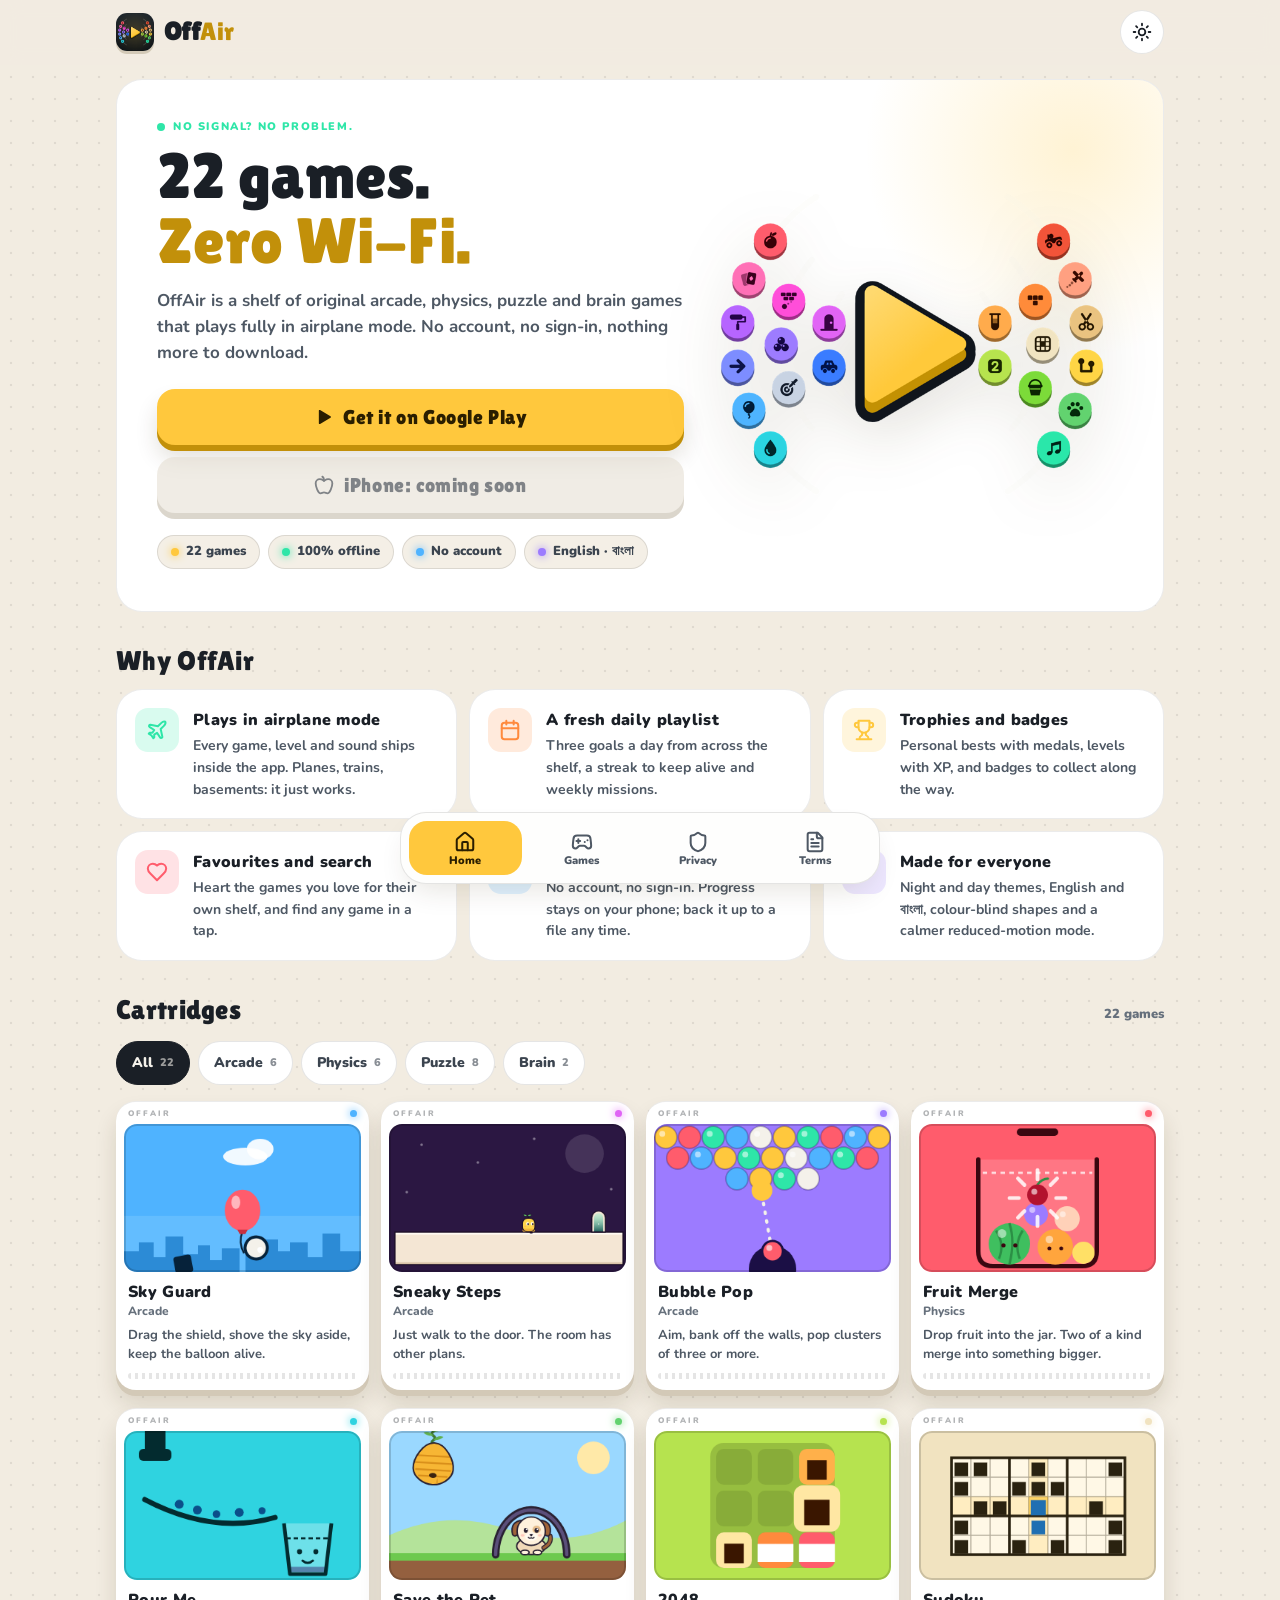
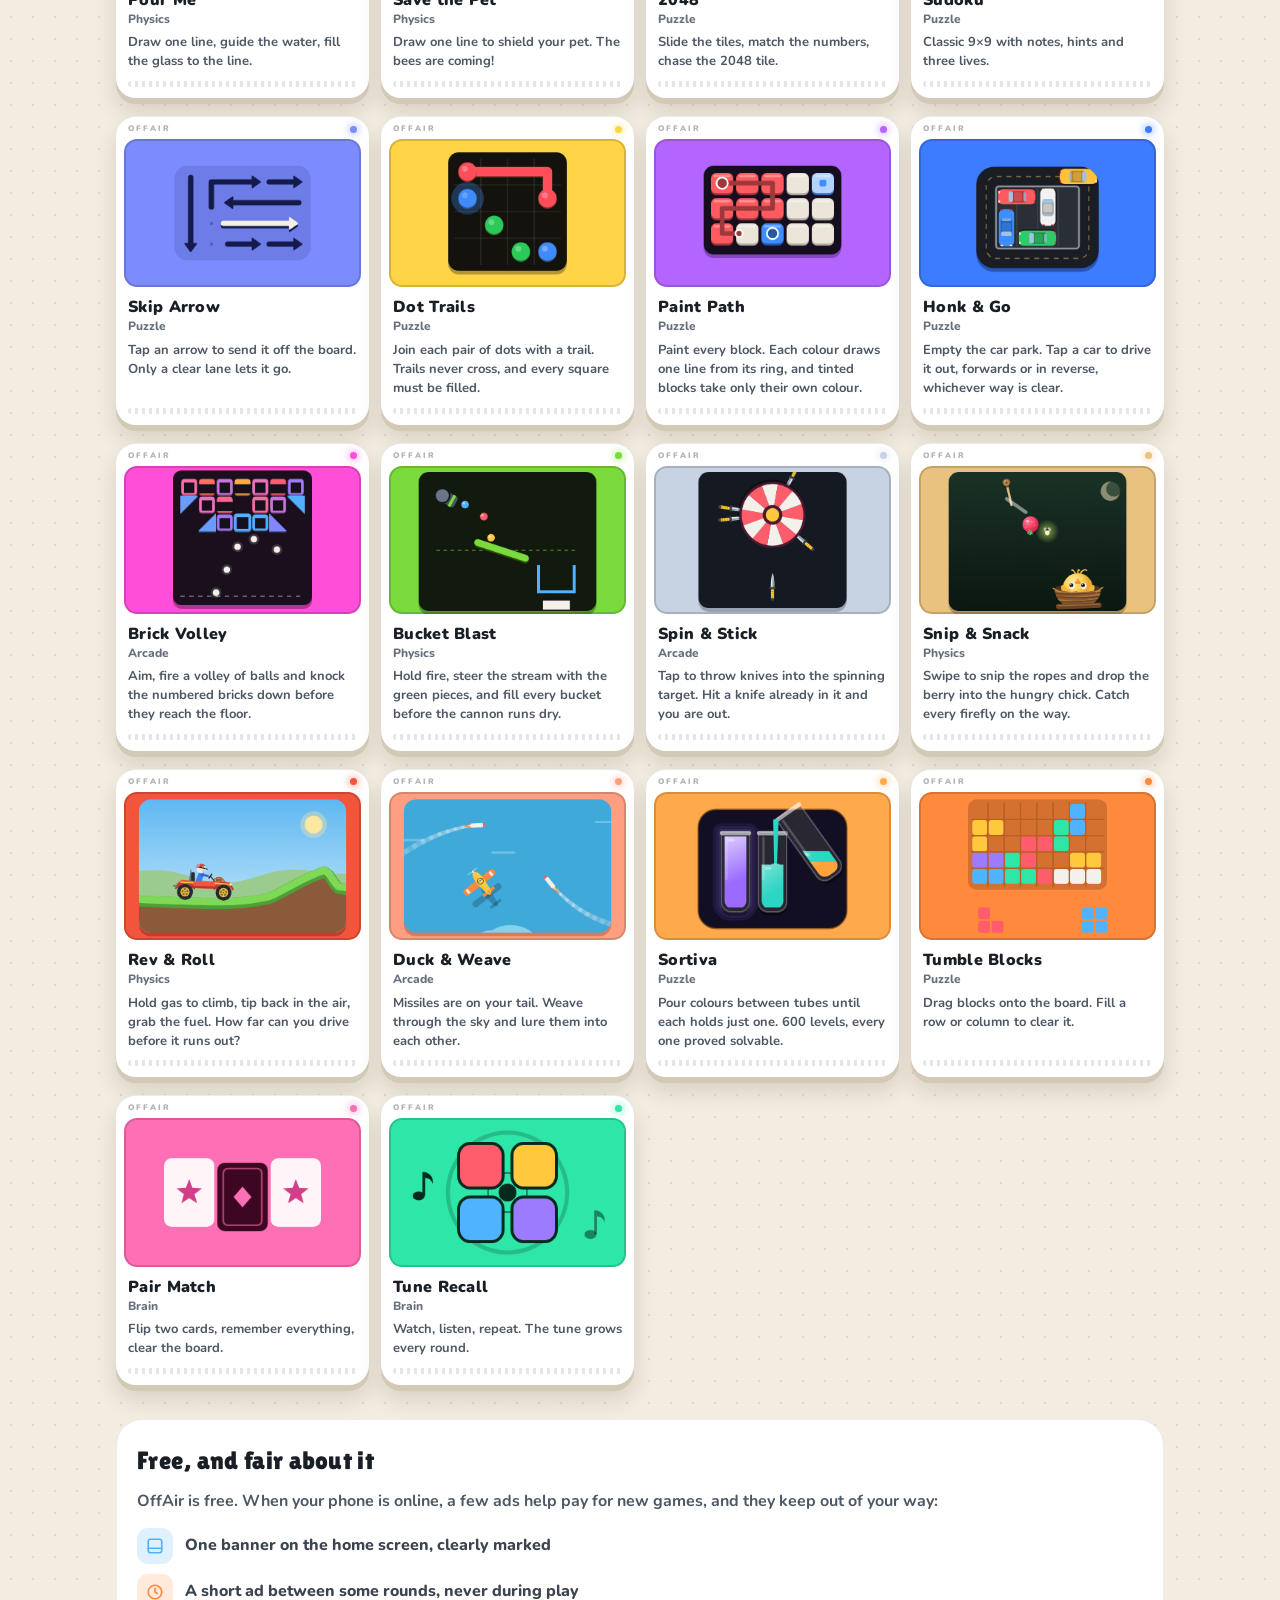
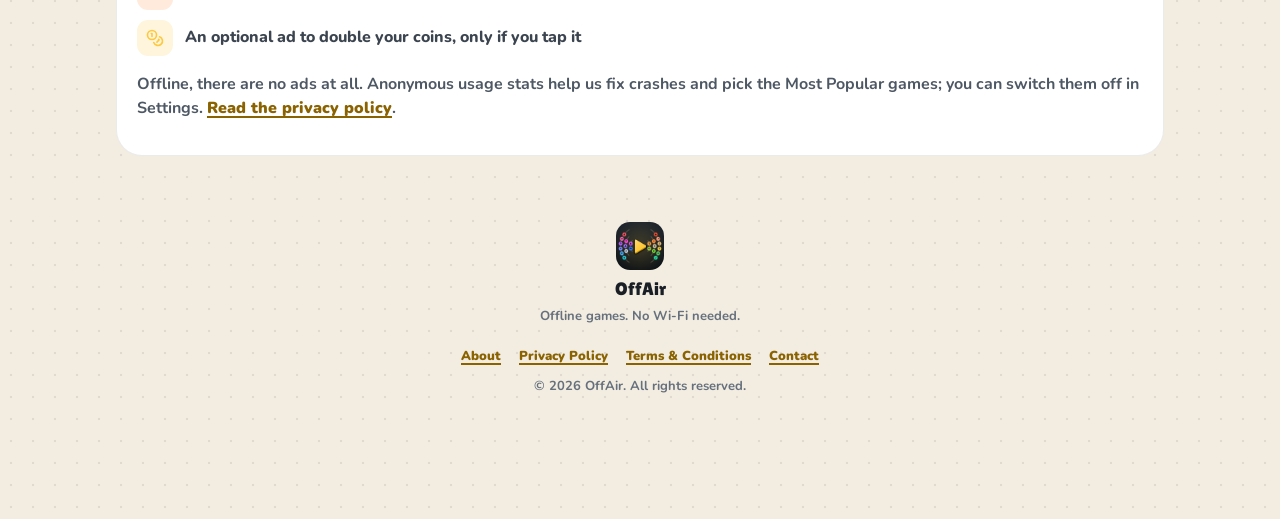
==== index.html @ 907df205 "Add the OffAir website: about page, privacy policy and terms web_public/ holds three mobile-first pa" ====
<!doctype html>
<html lang="en">
<head>
<meta charset="utf-8">
<meta name="viewport" content="width=device-width, initial-scale=1, viewport-fit=cover">
<title>OffAir: Offline Games, No Wi-Fi Needed</title>
<meta name="description" content="22 original arcade, physics, puzzle and brain games that play fully offline. No account, no sign-in.">
<meta name="theme-color" content="#0E1217" media="(prefers-color-scheme: dark)">
<meta name="theme-color" content="#F2ECE1" media="(prefers-color-scheme: light)">
<meta property="og:type" content="website">
<meta property="og:title" content="OffAir: Offline Games, No Wi-Fi Needed">
<meta property="og:description" content="22 original arcade, physics, puzzle and brain games that play fully offline. No account, no sign-in.">
<meta property="og:image" content="img/og-512.png">
<link rel="icon" type="image/png" href="img/favicon-64.png">
<link rel="apple-touch-icon" href="img/apple-touch-icon.png">
<link rel="stylesheet" href="css/style.css">
<script>try{var t=localStorage.getItem("offair-theme");if(t)document.documentElement.setAttribute("data-theme",t)}catch(e){}</script>
</head>
<body>
<a class="skip" href="#main">Skip to content</a>
<header class="appbar">
  <div class="wrap wide">
    <a class="brand" href="index.html" aria-label="OffAir home">
      <img src="img/icon-256.png" alt="" width="38" height="38">
      <span class="wordmark">Off<b>Air</b></span>
    </a>
    <button class="icon-btn" type="button" data-theme-toggle aria-label="Switch theme"><svg class="theme-moon" viewBox="0 0 24 24" fill="none" stroke="currentColor" stroke-width="2.2" stroke-linecap="round" stroke-linejoin="round" aria-hidden="true"><path d="M12 3a6 6 0 0 0 9 9 9 9 0 1 1-9-9Z"/></svg><svg class="theme-sun" viewBox="0 0 24 24" fill="none" stroke="currentColor" stroke-width="2.2" stroke-linecap="round" stroke-linejoin="round" aria-hidden="true"><circle cx="12" cy="12" r="4"/><path d="M12 2v2M12 20v2M4.93 4.93l1.41 1.41M17.66 17.66l1.41 1.41M2 12h2M20 12h2M6.34 17.66l-1.41 1.41M19.07 4.93l-1.41 1.41"/></svg></button>
  </div>
</header>
<main id="main" class="wrap wide">
<section class="card hero rise" aria-labelledby="hero-title">
  <div class="hero-text">
    <p class="kicker"><span class="pulse" aria-hidden="true"></span> No signal? No problem.</p>
    <h1 id="hero-title">22 games.<br><span>Zero Wi-Fi.</span></h1>
    <p class="lead">OffAir is a shelf of original arcade, physics, puzzle and brain games that plays fully in airplane mode. No account, no sign-in, nothing more to download.</p>
    <div class="cta">
      <a class="btn primary" href="https://play.google.com/store/apps/details?id=com.softmobixbd.offair"><svg viewBox="0 0 24 24" fill="none" stroke="currentColor" stroke-width="2.2" stroke-linecap="round" stroke-linejoin="round" aria-hidden="true"><path d="M7 4.5v15a1 1 0 0 0 1.5.87l12.5-7.5a1 1 0 0 0 0-1.74L8.5 3.63A1 1 0 0 0 7 4.5z" fill="currentColor" stroke="none"/></svg>Get it on Google Play</a>
      <a class="btn ghost" aria-disabled="true"><svg viewBox="0 0 24 24" fill="none" stroke="currentColor" stroke-width="2.2" stroke-linecap="round" stroke-linejoin="round" aria-hidden="true"><path d="M12 20.94c1.5 0 2.75 1.06 4 1.06 3 0 6-8 6-12.22A4.91 4.91 0 0 0 17 5c-2.22 0-4 1.44-5 2-1-.56-2.78-2-5-2a4.9 4.9 0 0 0-5 4.78C2 14 5 22 8 22c1.25 0 2.5-1.06 4-1.06Z"/><path d="M10 2c1 .5 2 2 2 5"/></svg>iPhone: coming soon</a>
    </div>
    <ul class="pills" aria-label="At a glance">
      <li class="pill" style="--c:var(--yellow)"><i></i>22 games</li>
      <li class="pill"><i></i>100% offline</li>
      <li class="pill" style="--c:var(--sky)"><i></i>No account</li>
      <li class="pill" style="--c:var(--violet)"><i></i>English · বাংলা</li>
    </ul>
  </div>
  <div class="hero-art"><img src="img/mark-640.png" alt="The OffAir logo: a play button with a game badge for every game on the shelf" width="640" height="640"></div>
</section>

<section class="section" aria-labelledby="why">
  <div class="section-head"><h2 id="why">Why OffAir</h2></div>
  <div class="features">
    <div class="card feature rise" style="--i:0"><span class="tile" style="--c:#2EE6A8"><svg viewBox="0 0 24 24" fill="none" stroke="currentColor" stroke-width="2.2" stroke-linecap="round" stroke-linejoin="round" aria-hidden="true"><path d="M17.8 19.2 16 11l3.5-3.5C21 6 21.5 4 21 3c-1-.5-3 0-4.5 1.5L13 8 4.8 6.2c-.5-.1-.9.1-1.1.5l-.3.5c-.2.5-.1 1 .3 1.3L9 12l-2 3H4l-1 1 3 2 2 3 1-1v-3l3-2 3.5 5.3c.3.4.8.5 1.3.3l.5-.2c.4-.3.6-.7.5-1.2z"/></svg></span><div><h3>Plays in airplane mode</h3><p>Every game, level and sound ships inside the app. Planes, trains, basements: it just works.</p></div></div>
    <div class="card feature rise" style="--i:1"><span class="tile" style="--c:#FF8A3D"><svg viewBox="0 0 24 24" fill="none" stroke="currentColor" stroke-width="2.2" stroke-linecap="round" stroke-linejoin="round" aria-hidden="true"><rect x="3" y="4" width="18" height="18" rx="3"/><path d="M16 2v4M8 2v4M3 10h18"/></svg></span><div><h3>A fresh daily playlist</h3><p>Three goals a day from across the shelf, a streak to keep alive and weekly missions.</p></div></div>
    <div class="card feature rise" style="--i:2"><span class="tile" style="--c:#FFC83D"><svg viewBox="0 0 24 24" fill="none" stroke="currentColor" stroke-width="2.2" stroke-linecap="round" stroke-linejoin="round" aria-hidden="true"><path d="M6 9H4.5a2.5 2.5 0 0 1 0-5H6M18 9h1.5a2.5 2.5 0 0 0 0-5H18M4 22h16M10 14.66V17c0 .55-.47.98-.97 1.21C7.85 18.75 7 20.24 7 22M14 14.66V17c0 .55.47.98.97 1.21C16.15 18.75 17 20.24 17 22"/><path d="M18 2H6v7a6 6 0 0 0 12 0V2z"/></svg></span><div><h3>Trophies and badges</h3><p>Personal bests with medals, levels with XP, and badges to collect along the way.</p></div></div>
    <div class="card feature rise" style="--i:3"><span class="tile" style="--c:#FF5C6C"><svg viewBox="0 0 24 24" fill="none" stroke="currentColor" stroke-width="2.2" stroke-linecap="round" stroke-linejoin="round" aria-hidden="true"><path d="M19 14c1.49-1.46 3-3.21 3-5.5A5.5 5.5 0 0 0 16.5 3c-1.76 0-3 .5-4.5 2-1.5-1.5-2.74-2-4.5-2A5.5 5.5 0 0 0 2 8.5c0 2.3 1.5 4.05 3 5.5l7 7Z"/></svg></span><div><h3>Favourites and search</h3><p>Heart the games you love for their own shelf, and find any game in a tap.</p></div></div>
    <div class="card feature rise" style="--i:4"><span class="tile" style="--c:#4FB3FF"><svg viewBox="0 0 24 24" fill="none" stroke="currentColor" stroke-width="2.2" stroke-linecap="round" stroke-linejoin="round" aria-hidden="true"><rect x="5" y="2" width="14" height="20" rx="2"/><path d="M12 18h.01"/></svg></span><div><h3>Your progress, your phone</h3><p>No account, no sign-in. Progress stays on your phone; back it up to a file any time.</p></div></div>
    <div class="card feature rise" style="--i:5"><span class="tile" style="--c:#9C7BFF"><svg viewBox="0 0 24 24" fill="none" stroke="currentColor" stroke-width="2.2" stroke-linecap="round" stroke-linejoin="round" aria-hidden="true"><path d="M2.06 12.35a1 1 0 0 1 0-.7 10.75 10.75 0 0 1 19.88 0 1 1 0 0 1 0 .7 10.75 10.75 0 0 1-19.88 0"/><circle cx="12" cy="12" r="3"/></svg></span><div><h3>Made for everyone</h3><p>Night and day themes, English and বাংলা, colour-blind shapes and a calmer reduced-motion mode.</p></div></div>
  </div>
</section>

<section class="section" id="games" aria-labelledby="shelf">
  <div class="section-head"><h2 id="shelf">Cartridges</h2><span class="note" data-count aria-live="polite">22 games</span></div>
  <div class="chips" role="group" aria-label="Filter games by type"><button class="chip" type="button" data-filter="all" aria-pressed="true">All <small>22</small></button><button class="chip" type="button" data-filter="arcade" aria-pressed="false">Arcade <small>6</small></button><button class="chip" type="button" data-filter="physics" aria-pressed="false">Physics <small>6</small></button><button class="chip" type="button" data-filter="puzzle" aria-pressed="false">Puzzle <small>8</small></button><button class="chip" type="button" data-filter="brain" aria-pressed="false">Brain <small>2</small></button></div>
  <div class="shelf">
    <article class="cart" data-cat="arcade" style="--c:#4FB3FF">
      <div class="strip" aria-hidden="true"><span>OFFAIR</span><i class="led"></i></div>
      <div class="label"><img src="img/games/sky.png" alt="Sky Guard cartridge label" width="320" height="200" loading="lazy"></div>
      <h3>Sky Guard</h3>
      <p class="type">Arcade</p>
      <p class="blurb">Drag the shield, shove the sky aside, keep the balloon alive.</p>
      <div class="grip" aria-hidden="true"></div>
    </article>
    <article class="cart" data-cat="arcade" style="--c:#E064F5">
      <div class="strip" aria-hidden="true"><span>OFFAIR</span><i class="led"></i></div>
      <div class="label"><img src="img/games/sneaky.png" alt="Sneaky Steps cartridge label" width="320" height="200" loading="lazy"></div>
      <h3>Sneaky Steps</h3>
      <p class="type">Arcade</p>
      <p class="blurb">Just walk to the door. The room has other plans.</p>
      <div class="grip" aria-hidden="true"></div>
    </article>
    <article class="cart" data-cat="arcade" style="--c:#9C7BFF">
      <div class="strip" aria-hidden="true"><span>OFFAIR</span><i class="led"></i></div>
      <div class="label"><img src="img/games/bubble.png" alt="Bubble Pop cartridge label" width="320" height="200" loading="lazy"></div>
      <h3>Bubble Pop</h3>
      <p class="type">Arcade</p>
      <p class="blurb">Aim, bank off the walls, pop clusters of three or more.</p>
      <div class="grip" aria-hidden="true"></div>
    </article>
    <article class="cart" data-cat="physics" style="--c:#FF5C6C">
      <div class="strip" aria-hidden="true"><span>OFFAIR</span><i class="led"></i></div>
      <div class="label"><img src="img/games/fruit.png" alt="Fruit Merge cartridge label" width="320" height="200" loading="lazy"></div>
      <h3>Fruit Merge</h3>
      <p class="type">Physics</p>
      <p class="blurb">Drop fruit into the jar. Two of a kind merge into something bigger.</p>
      <div class="grip" aria-hidden="true"></div>
    </article>
    <article class="cart" data-cat="physics" style="--c:#2FD3E0">
      <div class="strip" aria-hidden="true"><span>OFFAIR</span><i class="led"></i></div>
      <div class="label"><img src="img/games/pour.png" alt="Pour Me cartridge label" width="320" height="200" loading="lazy"></div>
      <h3>Pour Me</h3>
      <p class="type">Physics</p>
      <p class="blurb">Draw one line, guide the water, fill the glass to the line.</p>
      <div class="grip" aria-hidden="true"></div>
    </article>
    <article class="cart" data-cat="physics" style="--c:#62D26F">
      <div class="strip" aria-hidden="true"><span>OFFAIR</span><i class="led"></i></div>
      <div class="label"><img src="img/games/savepet.png" alt="Save the Pet cartridge label" width="320" height="200" loading="lazy"></div>
      <h3>Save the Pet</h3>
      <p class="type">Physics</p>
      <p class="blurb">Draw one line to shield your pet. The bees are coming!</p>
      <div class="grip" aria-hidden="true"></div>
    </article>
    <article class="cart" data-cat="puzzle" style="--c:#B6E34F">
      <div class="strip" aria-hidden="true"><span>OFFAIR</span><i class="led"></i></div>
      <div class="label"><img src="img/games/g2048.png" alt="2048 cartridge label" width="320" height="200" loading="lazy"></div>
      <h3>2048</h3>
      <p class="type">Puzzle</p>
      <p class="blurb">Slide the tiles, match the numbers, chase the 2048 tile.</p>
      <div class="grip" aria-hidden="true"></div>
    </article>
    <article class="cart" data-cat="puzzle" style="--c:#F1E3C0">
      <div class="strip" aria-hidden="true"><span>OFFAIR</span><i class="led"></i></div>
      <div class="label"><img src="img/games/sudoku.png" alt="Sudoku cartridge label" width="320" height="200" loading="lazy"></div>
      <h3>Sudoku</h3>
      <p class="type">Puzzle</p>
      <p class="blurb">Classic 9×9 with notes, hints and three lives.</p>
      <div class="grip" aria-hidden="true"></div>
    </article>
    <article class="cart" data-cat="puzzle" style="--c:#7C8CFF">
      <div class="strip" aria-hidden="true"><span>OFFAIR</span><i class="led"></i></div>
      <div class="label"><img src="img/games/skiparrow.png" alt="Skip Arrow cartridge label" width="320" height="200" loading="lazy"></div>
      <h3>Skip Arrow</h3>
      <p class="type">Puzzle</p>
      <p class="blurb">Tap an arrow to send it off the board. Only a clear lane lets it go.</p>
      <div class="grip" aria-hidden="true"></div>
    </article>
    <article class="cart" data-cat="puzzle" style="--c:#FFD447">
      <div class="strip" aria-hidden="true"><span>OFFAIR</span><i class="led"></i></div>
      <div class="label"><img src="img/games/dottrails.png" alt="Dot Trails cartridge label" width="320" height="200" loading="lazy"></div>
      <h3>Dot Trails</h3>
      <p class="type">Puzzle</p>
      <p class="blurb">Join each pair of dots with a trail. Trails never cross, and every square must be filled.</p>
      <div class="grip" aria-hidden="true"></div>
    </article>
    <article class="cart" data-cat="puzzle" style="--c:#B565FF">
      <div class="strip" aria-hidden="true"><span>OFFAIR</span><i class="led"></i></div>
      <div class="label"><img src="img/games/paintpath.png" alt="Paint Path cartridge label" width="320" height="200" loading="lazy"></div>
      <h3>Paint Path</h3>
      <p class="type">Puzzle</p>
      <p class="blurb">Paint every block. Each colour draws one line from its ring, and tinted blocks take only their own colour.</p>
      <div class="grip" aria-hidden="true"></div>
    </article>
    <article class="cart" data-cat="puzzle" style="--c:#3D7BFF">
      <div class="strip" aria-hidden="true"><span>OFFAIR</span><i class="led"></i></div>
      <div class="label"><img src="img/games/honkgo.png" alt="Honk &amp; Go cartridge label" width="320" height="200" loading="lazy"></div>
      <h3>Honk &amp; Go</h3>
      <p class="type">Puzzle</p>
      <p class="blurb">Empty the car park. Tap a car to drive it out, forwards or in reverse, whichever way is clear.</p>
      <div class="grip" aria-hidden="true"></div>
    </article>
    <article class="cart" data-cat="arcade" style="--c:#FF4FD8">
      <div class="strip" aria-hidden="true"><span>OFFAIR</span><i class="led"></i></div>
      <div class="label"><img src="img/games/volley.png" alt="Brick Volley cartridge label" width="320" height="200" loading="lazy"></div>
      <h3>Brick Volley</h3>
      <p class="type">Arcade</p>
      <p class="blurb">Aim, fire a volley of balls and knock the numbered bricks down before they reach the floor.</p>
      <div class="grip" aria-hidden="true"></div>
    </article>
    <article class="cart" data-cat="physics" style="--c:#7BDA3C">
      <div class="strip" aria-hidden="true"><span>OFFAIR</span><i class="led"></i></div>
      <div class="label"><img src="img/games/bucket.png" alt="Bucket Blast cartridge label" width="320" height="200" loading="lazy"></div>
      <h3>Bucket Blast</h3>
      <p class="type">Physics</p>
      <p class="blurb">Hold fire, steer the stream with the green pieces, and fill every bucket before the cannon runs dry.</p>
      <div class="grip" aria-hidden="true"></div>
    </article>
    <article class="cart" data-cat="arcade" style="--c:#C7D2E2">
      <div class="strip" aria-hidden="true"><span>OFFAIR</span><i class="led"></i></div>
      <div class="label"><img src="img/games/stick.png" alt="Spin &amp; Stick cartridge label" width="320" height="200" loading="lazy"></div>
      <h3>Spin &amp; Stick</h3>
      <p class="type">Arcade</p>
      <p class="blurb">Tap to throw knives into the spinning target. Hit a knife already in it and you are out.</p>
      <div class="grip" aria-hidden="true"></div>
    </article>
    <article class="cart" data-cat="physics" style="--c:#E9C27F">
      <div class="strip" aria-hidden="true"><span>OFFAIR</span><i class="led"></i></div>
      <div class="label"><img src="img/games/snip.png" alt="Snip &amp; Snack cartridge label" width="320" height="200" loading="lazy"></div>
      <h3>Snip &amp; Snack</h3>
      <p class="type">Physics</p>
      <p class="blurb">Swipe to snip the ropes and drop the berry into the hungry chick. Catch every firefly on the way.</p>
      <div class="grip" aria-hidden="true"></div>
    </article>
    <article class="cart" data-cat="physics" style="--c:#F2553C">
      <div class="strip" aria-hidden="true"><span>OFFAIR</span><i class="led"></i></div>
      <div class="label"><img src="img/games/revroll.png" alt="Rev &amp; Roll cartridge label" width="320" height="200" loading="lazy"></div>
      <h3>Rev &amp; Roll</h3>
      <p class="type">Physics</p>
      <p class="blurb">Hold gas to climb, tip back in the air, grab the fuel. How far can you drive before it runs out?</p>
      <div class="grip" aria-hidden="true"></div>
    </article>
    <article class="cart" data-cat="arcade" style="--c:#FF9F80">
      <div class="strip" aria-hidden="true"><span>OFFAIR</span><i class="led"></i></div>
      <div class="label"><img src="img/games/weave.png" alt="Duck &amp; Weave cartridge label" width="320" height="200" loading="lazy"></div>
      <h3>Duck &amp; Weave</h3>
      <p class="type">Arcade</p>
      <p class="blurb">Missiles are on your tail. Weave through the sky and lure them into each other.</p>
      <div class="grip" aria-hidden="true"></div>
    </article>
    <article class="cart" data-cat="puzzle" style="--c:#FFA94D">
      <div class="strip" aria-hidden="true"><span>OFFAIR</span><i class="led"></i></div>
      <div class="label"><img src="img/games/sortiva.png" alt="Sortiva cartridge label" width="320" height="200" loading="lazy"></div>
      <h3>Sortiva</h3>
      <p class="type">Puzzle</p>
      <p class="blurb">Pour colours between tubes until each holds just one. 600 levels, every one proved solvable.</p>
      <div class="grip" aria-hidden="true"></div>
    </article>
    <article class="cart" data-cat="puzzle" style="--c:#FF8A3D">
      <div class="strip" aria-hidden="true"><span>OFFAIR</span><i class="led"></i></div>
      <div class="label"><img src="img/games/tumble.png" alt="Tumble Blocks cartridge label" width="320" height="200" loading="lazy"></div>
      <h3>Tumble Blocks</h3>
      <p class="type">Puzzle</p>
      <p class="blurb">Drag blocks onto the board. Fill a row or column to clear it.</p>
      <div class="grip" aria-hidden="true"></div>
    </article>
    <article class="cart" data-cat="brain" style="--c:#FF6FB5">
      <div class="strip" aria-hidden="true"><span>OFFAIR</span><i class="led"></i></div>
      <div class="label"><img src="img/games/pairs.png" alt="Pair Match cartridge label" width="320" height="200" loading="lazy"></div>
      <h3>Pair Match</h3>
      <p class="type">Brain</p>
      <p class="blurb">Flip two cards, remember everything, clear the board.</p>
      <div class="grip" aria-hidden="true"></div>
    </article>
    <article class="cart" data-cat="brain" style="--c:#2EE6A8">
      <div class="strip" aria-hidden="true"><span>OFFAIR</span><i class="led"></i></div>
      <div class="label"><img src="img/games/tune.png" alt="Tune Recall cartridge label" width="320" height="200" loading="lazy"></div>
      <h3>Tune Recall</h3>
      <p class="type">Brain</p>
      <p class="blurb">Watch, listen, repeat. The tune grows every round.</p>
      <div class="grip" aria-hidden="true"></div>
    </article>
  </div>
</section>

<section class="section" aria-labelledby="fair">
  <div class="card fair">
    <h2 id="fair">Free, and fair about it</h2>
    <p>OffAir is free. When your phone is online, a few ads help pay for new games, and they keep out of your way:</p>
    <ul>
      <li><span class="tile" style="--c:#4FB3FF"><svg viewBox="0 0 24 24" fill="none" stroke="currentColor" stroke-width="2.2" stroke-linecap="round" stroke-linejoin="round" aria-hidden="true"><rect x="3" y="3" width="18" height="18" rx="3"/><path d="M3 15h18"/></svg></span>One banner on the home screen, clearly marked</li>
      <li><span class="tile" style="--c:#FF8A3D"><svg viewBox="0 0 24 24" fill="none" stroke="currentColor" stroke-width="2.2" stroke-linecap="round" stroke-linejoin="round" aria-hidden="true"><circle cx="12" cy="12" r="9"/><path d="M12 7v5l3 2"/></svg></span>A short ad between some rounds, never during play</li>
      <li><span class="tile" style="--c:#FFC83D"><svg viewBox="0 0 24 24" fill="none" stroke="currentColor" stroke-width="2.2" stroke-linecap="round" stroke-linejoin="round" aria-hidden="true"><circle cx="8" cy="8" r="6"/><path d="M18.09 10.37A6 6 0 1 1 10.34 18M7 6h1v4M16.71 13.88l.7.71-2.82 2.82"/></svg></span>An optional ad to double your coins, only if you tap it</li>
    </ul>
    <p>Offline, there are no ads at all. Anonymous usage stats help us fix crashes and pick the Most Popular games; you can switch them off in Settings. <a href="privacy.html">Read the privacy policy</a>.</p>
  </div>
</section>
<footer class="footer">
  <img src="img/icon-256.png" alt="" width="48" height="48">
  <div class="name">OffAir</div>
  <div>Offline games. No Wi-Fi needed.</div>
  <nav aria-label="Footer">
    <a href="index.html">About</a>
    <a href="privacy.html">Privacy Policy</a>
    <a href="terms.html">Terms &amp; Conditions</a>
    <a href="mailto:support@offair.example">Contact</a>
  </nav>
  <div>&copy; <span data-year>2026</span> OffAir. All rights reserved.</div>
</footer>
</main>
<nav class="dock" aria-label="Main"><a href="index.html" aria-current="page"><svg viewBox="0 0 24 24" fill="none" stroke="currentColor" stroke-width="2.2" stroke-linecap="round" stroke-linejoin="round" aria-hidden="true"><path d="M15 21v-8a1 1 0 0 0-1-1h-4a1 1 0 0 0-1 1v8"/><path d="M3 10a2 2 0 0 1 .71-1.53l7-6a2 2 0 0 1 2.58 0l7 6A2 2 0 0 1 21 10v9a2 2 0 0 1-2 2H5a2 2 0 0 1-2-2z"/></svg><span>Home</span></a><a href="index.html#games"><svg viewBox="0 0 24 24" fill="none" stroke="currentColor" stroke-width="2.2" stroke-linecap="round" stroke-linejoin="round" aria-hidden="true"><path d="M6 11h4M8 9v4M15 12h.01M18 10h.01"/><path d="M17.32 5H6.68a4 4 0 0 0-3.98 3.59C2.6 9.42 2 14.46 2 16a3 3 0 0 0 3 3c1 0 1.5-.5 2-1l1.41-1.41A2 2 0 0 1 9.83 16h4.34a2 2 0 0 1 1.41.59L17 18c.5.5 1 1 2 1a3 3 0 0 0 3-3c0-1.55-.6-6.58-.69-7.26A4 4 0 0 0 17.32 5z"/></svg><span>Games</span></a><a href="privacy.html"><svg viewBox="0 0 24 24" fill="none" stroke="currentColor" stroke-width="2.2" stroke-linecap="round" stroke-linejoin="round" aria-hidden="true"><path d="M20 13c0 5-3.5 7.5-7.66 8.95a1 1 0 0 1-.67-.01C7.5 20.5 4 18 4 13V6a1 1 0 0 1 1-1c2 0 4.5-1.2 6.24-2.72a1.17 1.17 0 0 1 1.52 0C14.51 3.81 17 5 19 5a1 1 0 0 1 1 1z"/></svg><span>Privacy</span></a><a href="terms.html"><svg viewBox="0 0 24 24" fill="none" stroke="currentColor" stroke-width="2.2" stroke-linecap="round" stroke-linejoin="round" aria-hidden="true"><path d="M15 2H6a2 2 0 0 0-2 2v16a2 2 0 0 0 2 2h12a2 2 0 0 0 2-2V7Z"/><path d="M14 2v4a2 2 0 0 0 2 2h4M16 13H8M16 17H8M10 9H8"/></svg><span>Terms</span></a></nav>
<script src="js/app.js" defer></script>
</body>
</html>
---- css/style.css ----
/* OffAir website: the app's own design language (lib/core/theme/tokens.dart)
   on the web. Night arcade by default, Daylight when the visitor prefers
   light or picks it. Mobile first; the dock and cards behave like the app. */

@font-face {
  font-family: "Lilita One";
  src: url("../fonts/LilitaOne-Regular.ttf") format("truetype");
  font-display: swap;
}
@font-face {
  font-family: "Nunito";
  src: url("../fonts/Nunito-Variable.ttf") format("truetype");
  font-weight: 200 1000;
  font-display: swap;
}

/* ------------------------------------------------------------- tokens */

:root {
  color-scheme: dark;
  --ground: #0e1217;
  --dot: rgba(255, 255, 255, 0.045);
  --s1: #171c22;
  --s2: #1f262e;
  --s3: #29313b;
  --deck: #1e252d;
  --deck-shadow: #0a0d11;
  --t1: #f4f1ea;
  --t2: #aeb6bf;
  --t3: #8e98a3;
  --t4: #c9d0d6;
  --line: rgba(255, 255, 255, 0.07);
  --line-strong: rgba(255, 255, 255, 0.09);
  --chip-on-bg: #f4f1ea;
  --chip-on-fg: #101418;
  --neutral-lip: #12171c;
  --shadow: rgba(0, 0, 0, 0.38);

  --yellow: #ffc83d;
  --yellow-lip: #c2900a;
  --yellow-ink: #2a1e00;
  --coral: #ff5c6c;
  --mint: #2ee6a8;
  --sky: #4fb3ff;
  --violet: #9c7bff;
  --orange: #ff8a3d;
  --link: #ffc83d;

  --display: "Lilita One", "Nunito", system-ui, sans-serif;
  --ui: "Nunito", system-ui, -apple-system, "Segoe UI", Roboto, sans-serif;
  --rise: cubic-bezier(0.2, 0.8, 0.2, 1);
  --dock-h: 72px;
}

:root[data-theme="day"] {
  color-scheme: light;
  --ground: #f2ece1;
  --dot: rgba(0, 0, 0, 0.08);
  --s1: #ffffff;
  --s2: #f4efe6;
  --s3: #e4ddd0;
  --deck: #ffffff;
  --deck-shadow: #d3c9b7;
  --t1: #1a1f26;
  --t2: #4e5864;
  --t3: #66707c;
  --t4: #3b444f;
  --line: rgba(0, 0, 0, 0.08);
  --line-strong: rgba(0, 0, 0, 0.1);
  --chip-on-bg: #1a1f26;
  --chip-on-fg: #f4f1ea;
  --neutral-lip: #bfb5a3;
  --shadow: rgba(60, 40, 10, 0.14);
  --link: #8a6300;
}

@media (prefers-color-scheme: light) {
  :root:not([data-theme="night"]) {
    color-scheme: light;
    --ground: #f2ece1;
    --dot: rgba(0, 0, 0, 0.08);
    --s1: #ffffff;
    --s2: #f4efe6;
    --s3: #e4ddd0;
    --deck: #ffffff;
    --deck-shadow: #d3c9b7;
    --t1: #1a1f26;
    --t2: #4e5864;
    --t3: #66707c;
    --t4: #3b444f;
    --line: rgba(0, 0, 0, 0.08);
    --line-strong: rgba(0, 0, 0, 0.1);
    --chip-on-bg: #1a1f26;
    --chip-on-fg: #f4f1ea;
    --neutral-lip: #bfb5a3;
    --shadow: rgba(60, 40, 10, 0.14);
    --link: #8a6300;
  }
}

/* --------------------------------------------------------------- base */

*,
*::before,
*::after {
  box-sizing: border-box;
}

html {
  -webkit-text-size-adjust: 100%;
  scroll-behavior: smooth;
  scroll-padding-top: 84px;
}

body {
  margin: 0;
  min-height: 100vh;
  background-color: var(--ground);
  /* The app's perforated-metal dot grid. */
  background-image: radial-gradient(circle at 11px 11px, var(--dot) 1.2px, transparent 1.6px);
  background-size: 22px 22px;
  color: var(--t1);
  font: 700 16px/1.55 var(--ui);
  padding-bottom: calc(var(--dock-h) + 40px + env(safe-area-inset-bottom));
  -webkit-font-smoothing: antialiased;
  -webkit-tap-highlight-color: transparent;
}

img {
  max-width: 100%;
  height: auto;
  display: block;
}

a {
  color: var(--link);
  font-weight: 900;
  text-decoration-thickness: 2px;
  text-underline-offset: 3px;
}

:focus-visible {
  outline: 3px solid var(--yellow);
  outline-offset: 3px;
  border-radius: 10px;
}

h1,
h2,
h3 {
  font-family: var(--display);
  font-weight: 400;
  letter-spacing: 0.3px;
  margin: 0;
}

p {
  margin: 0 0 12px;
}

.skip {
  position: absolute;
  left: -999px;
  top: 8px;
  z-index: 20;
  background: var(--yellow);
  color: var(--yellow-ink);
  padding: 10px 16px;
  border-radius: 12px;
}
.skip:focus {
  left: 12px;
}

.wrap {
  max-width: 760px;
  margin: 0 auto;
  padding: 0 16px;
}
.wrap.wide {
  max-width: 1080px;
}

/* ------------------------------------------------------------ app bar */

.appbar {
  position: sticky;
  top: 0;
  z-index: 10;
  padding-top: env(safe-area-inset-top);
  background: color-mix(in srgb, var(--ground) 90%, transparent);
  -webkit-backdrop-filter: saturate(1.4) blur(10px);
  backdrop-filter: saturate(1.4) blur(10px);
  border-bottom: 1px solid transparent;
  transition: border-color 0.2s, box-shadow 0.2s;
}
.appbar.scrolled {
  border-bottom-color: var(--line);
  box-shadow: 0 8px 24px -16px var(--shadow);
}
.appbar .wrap {
  height: 64px;
  display: flex;
  align-items: center;
  gap: 12px;
}
.brand {
  display: flex;
  align-items: center;
  gap: 10px;
  text-decoration: none;
  color: var(--t1);
  margin-right: auto;
}
.brand img {
  width: 38px;
  height: 38px;
  border-radius: 11px;
  box-shadow: 0 3px 0 var(--deck-shadow);
}
.wordmark {
  font-family: var(--display);
  font-size: 25px;
  letter-spacing: 0.4px;
  color: var(--t1);
}
.wordmark b {
  font-weight: 400;
  color: var(--yellow);
}
:root[data-theme="day"] .wordmark b {
  color: #c2900a;
}
@media (prefers-color-scheme: light) {
  :root:not([data-theme="night"]) .wordmark b {
    color: #c2900a;
  }
}
.icon-btn {
  width: 44px;
  height: 44px;
  border-radius: 50%;
  display: grid;
  place-items: center;
  background: var(--s1);
  border: 1px solid var(--line-strong);
  color: var(--t1);
  cursor: pointer;
  transition: transform 0.12s;
}
.icon-btn:active {
  transform: scale(0.93);
}
.icon-btn svg {
  width: 20px;
  height: 20px;
}
.theme-sun {
  display: none;
}
:root[data-theme="day"] .theme-sun {
  display: block;
}
:root[data-theme="day"] .theme-moon {
  display: none;
}
@media (prefers-color-scheme: light) {
  :root:not([data-theme="night"]) .theme-sun {
    display: block;
  }
  :root:not([data-theme="night"]) .theme-moon {
    display: none;
  }
}

/* --------------------------------------------------------------- bits */

.card {
  background: var(--s1);
  border: 1px solid var(--line);
  border-radius: 26px;
}

.kicker {
  font: 900 11px/1.2 var(--ui);
  letter-spacing: 1.6px;
  text-transform: uppercase;
  color: var(--t3);
  margin: 0;
}

.btn {
  display: inline-flex;
  align-items: center;
  justify-content: center;
  gap: 10px;
  min-height: 56px;
  padding: 0 22px;
  border-radius: 18px;
  font: 400 20px/1 var(--display);
  letter-spacing: 0.6px;
  text-decoration: none;
  cursor: pointer;
  border: 0;
  transition: transform 0.09s var(--rise), box-shadow 0.09s;
}
.btn svg {
  width: 20px;
  height: 20px;
  flex: none;
}
.btn.primary {
  background: var(--yellow);
  color: var(--yellow-ink);
  box-shadow: 0 6px 0 var(--yellow-lip), 0 14px 22px var(--shadow);
}
.btn.primary:active {
  transform: translateY(5px);
  box-shadow: 0 1px 0 var(--yellow-lip), 0 4px 8px var(--shadow);
}
.btn.ghost {
  background: var(--s3);
  color: var(--t1);
  box-shadow: 0 6px 0 var(--neutral-lip);
}
.btn.ghost:active {
  transform: translateY(5px);
  box-shadow: 0 1px 0 var(--neutral-lip);
}
.btn[aria-disabled="true"] {
  opacity: 0.55;
  pointer-events: none;
}

.pill {
  display: inline-flex;
  align-items: center;
  gap: 7px;
  height: 34px;
  padding: 0 13px;
  border-radius: 999px;
  background: var(--s2);
  border: 1px solid var(--line-strong);
  color: var(--t4);
  font: 900 13px/1 var(--ui);
  white-space: nowrap;
}
.pill i {
  width: 8px;
  height: 8px;
  border-radius: 50%;
  background: var(--c, var(--mint));
  box-shadow: 0 0 8px var(--c, var(--mint));
}

.section {
  margin-top: 34px;
}
.section-head {
  display: flex;
  align-items: flex-end;
  gap: 12px;
  margin: 0 0 14px;
}
.section-head h2 {
  font-size: 27px;
  line-height: 1.1;
  flex: 1;
}
.section-head .note {
  font: 900 13px/1 var(--ui);
  color: var(--t3);
  padding-bottom: 4px;
}

.tile {
  width: 44px;
  height: 44px;
  border-radius: 13px;
  display: grid;
  place-items: center;
  flex: none;
  background: color-mix(in srgb, var(--c) 18%, var(--s1));
  color: var(--c);
}
.tile svg {
  width: 22px;
  height: 22px;
}

.rise {
  animation: rise 0.52s var(--rise) both;
  animation-delay: calc(var(--i, 0) * 60ms);
}
@keyframes rise {
  from {
    opacity: 0;
    transform: translateY(16px);
  }
}

/* --------------------------------------------------------------- hero */

.hero {
  margin-top: 14px;
  position: relative;
  overflow: hidden;
  padding: 26px 20px 28px;
  display: grid;
  gap: 18px;
}
.hero::before {
  content: "";
  position: absolute;
  right: -120px;
  top: -140px;
  width: 420px;
  height: 420px;
  border-radius: 50%;
  background: radial-gradient(circle, color-mix(in srgb, var(--yellow) 22%, transparent), transparent 70%);
  pointer-events: none;
}
.hero .kicker {
  color: var(--mint);
  display: flex;
  align-items: center;
  gap: 8px;
}
.pulse {
  width: 8px;
  height: 8px;
  border-radius: 50%;
  background: currentColor;
  animation: pulse 1.6s ease-in-out infinite;
}
@keyframes pulse {
  50% {
    transform: scale(1.7);
    opacity: 0.35;
  }
}
.hero h1 {
  font-size: clamp(38px, 10vw, 64px);
  line-height: 1.02;
  margin-top: 10px;
}
.hero h1 span {
  color: var(--yellow);
}
:root[data-theme="day"] .hero h1 span {
  color: #c2900a;
}
@media (prefers-color-scheme: light) {
  :root:not([data-theme="night"]) .hero h1 span {
    color: #c2900a;
  }
}
.hero .lead {
  color: var(--t2);
  font-size: 17px;
  max-width: 34em;
  margin: 14px 0 0;
}
.cta {
  display: flex;
  flex-wrap: wrap;
  gap: 12px 12px;
  margin-top: 22px;
}
.cta .btn {
  flex: 1 1 auto;
  white-space: nowrap;
}
.pills {
  display: flex;
  flex-wrap: wrap;
  gap: 8px;
  list-style: none;
  padding: 0;
  margin: 22px 0 0;
}
/* On a phone the logo leads, like the app's boot screen; the image's
   transparent margin is trimmed with negative margins. */
.hero-art {
  position: relative;
  display: grid;
  place-items: center;
  order: -1;
  margin: -30px 0 -36px;
}
.hero-art img {
  width: min(50vw, 210px);
  filter: drop-shadow(0 18px 30px var(--shadow));
  animation: float 4.2s ease-in-out infinite;
}
@keyframes float {
  50% {
    transform: translateY(-8px) rotate(1.5deg);
  }
}

@media (min-width: 820px) {
  .hero {
    grid-template-columns: 1.25fr 1fr;
    align-items: center;
    padding: 40px 40px 42px;
  }
  .hero-art {
    order: 0;
    margin: 0;
  }
  .hero-art img {
    width: min(100%, 400px);
  }
}

/* ----------------------------------------------------------- features */

.features {
  display: grid;
  gap: 12px;
}
.feature {
  padding: 18px;
  display: flex;
  gap: 14px;
  align-items: flex-start;
}
.feature h3 {
  font: 900 16px/1.3 var(--ui);
  margin: 2px 0 4px;
}
.feature p {
  color: var(--t2);
  font-size: 14px;
  margin: 0;
}
@media (min-width: 620px) {
  .features {
    grid-template-columns: 1fr 1fr;
  }
}
@media (min-width: 980px) {
  .features {
    grid-template-columns: 1fr 1fr 1fr;
  }
}

/* -------------------------------------------------------------- shelf */

.chips {
  display: flex;
  gap: 8px;
  overflow-x: auto;
  padding: 2px 16px 16px;
  margin: 0 -16px;
  scrollbar-width: none;
}
.chips::-webkit-scrollbar {
  display: none;
}
.chip {
  flex: none;
  height: 44px;
  padding: 0 15px;
  border-radius: 999px;
  background: var(--s1);
  border: 1px solid var(--line-strong);
  color: var(--t4);
  font: 900 14px/1 var(--ui);
  display: inline-flex;
  align-items: center;
  gap: 7px;
  cursor: pointer;
  transition: background 0.18s, color 0.18s, transform 0.1s;
}
.chip small {
  font-size: 11px;
  opacity: 0.6;
}
.chip:active {
  transform: scale(0.93);
}
.chip[aria-pressed="true"] {
  background: var(--chip-on-bg);
  border-color: var(--chip-on-bg);
  color: var(--chip-on-fg);
}

.shelf {
  display: grid;
  grid-template-columns: repeat(2, minmax(0, 1fr));
  gap: 18px 12px;
}
@media (min-width: 640px) {
  .shelf {
    grid-template-columns: repeat(3, minmax(0, 1fr));
  }
}
@media (min-width: 960px) {
  .shelf {
    grid-template-columns: repeat(4, minmax(0, 1fr));
  }
}

/* A cartridge: brand strip and LED, live label, title, type, grip. */
.cart {
  background: var(--deck);
  border-radius: 20px;
  padding: 8px 8px 11px;
  border-top: 1px solid var(--line);
  box-shadow: 0 6px 0 var(--deck-shadow), 0 14px 22px var(--shadow);
  display: flex;
  flex-direction: column;
  transition: transform 0.12s var(--rise), box-shadow 0.12s;
}
.cart:hover {
  transform: translateY(-3px);
}
.cart[hidden] {
  display: none;
}
.cart .strip {
  display: flex;
  align-items: center;
  justify-content: space-between;
  padding: 0 4px 6px;
  font: 900 8px/8px var(--ui);
  letter-spacing: 2px;
  color: color-mix(in srgb, var(--t1) 34%, transparent);
}
.led {
  width: 7px;
  height: 7px;
  border-radius: 50%;
  background: var(--c);
  box-shadow: 0 0 8px var(--c);
  animation: led 2.2s ease-in-out infinite;
}
@keyframes led {
  50% {
    opacity: 0.5;
  }
}
.cart .label {
  aspect-ratio: 160 / 100;
  border-radius: 13px;
  overflow: hidden;
  position: relative;
  background: var(--c);
}
.cart .label::after {
  content: "";
  position: absolute;
  inset: 0;
  border-radius: 13px;
  border: 2px solid rgba(0, 0, 0, 0.16);
  pointer-events: none;
}
.cart .label img {
  width: 100%;
  height: 100%;
  object-fit: cover;
}
.cart h3 {
  font: 900 16px/1.25 var(--ui);
  margin: 10px 4px 0;
}
.cart .type {
  font: 800 12px/1.4 var(--ui);
  color: var(--t3);
  margin: 1px 4px 0;
}
.cart .blurb {
  font: 700 13px/1.45 var(--ui);
  color: var(--t2);
  margin: 6px 4px 10px;
  display: -webkit-box;
  -webkit-line-clamp: 3;
  -webkit-box-orient: vertical;
  overflow: hidden;
}
.cart .grip {
  margin: auto 4px 0;
  height: 6px;
  border-radius: 3px;
  background: repeating-linear-gradient(90deg, var(--line-strong) 0 3px, transparent 3px 7px);
}

/* ------------------------------------------------------------ fair ads */

.fair {
  padding: 22px 20px;
  position: relative;
  overflow: hidden;
}
.fair h2 {
  font-size: 25px;
  margin-bottom: 8px;
}
.fair p {
  color: var(--t2);
}
.fair ul {
  list-style: none;
  padding: 0;
  margin: 14px 0 16px;
  display: grid;
  gap: 10px;
}
.fair li {
  display: flex;
  gap: 12px;
  align-items: center;
  font-weight: 800;
  color: var(--t4);
}
.fair li .tile {
  width: 36px;
  height: 36px;
  border-radius: 11px;
}
.fair li .tile svg {
  width: 18px;
  height: 18px;
}

/* ------------------------------------------------------------- footer */

.footer {
  margin-top: 40px;
  padding: 26px 0 10px;
  text-align: center;
  color: var(--t3);
  font-size: 13px;
}
.footer img {
  width: 48px;
  height: 48px;
  border-radius: 14px;
  margin: 0 auto 10px;
}
.footer .name {
  font: 400 18px/1 var(--display);
  color: var(--t1);
  margin-bottom: 8px;
}
.footer nav {
  display: flex;
  flex-wrap: wrap;
  justify-content: center;
  gap: 4px 18px;
  margin-top: 10px;
}
.footer nav a {
  display: inline-block;
  padding: 10px 0;
}

/* --------------------------------------------------------------- dock */

.dock {
  position: fixed;
  left: 50%;
  bottom: calc(16px + env(safe-area-inset-bottom));
  transform: translateX(-50%);
  width: min(480px, calc(100% - 32px));
  height: var(--dock-h);
  z-index: 10;
  display: flex;
  gap: 4px;
  padding: 8px;
  border-radius: 26px;
  background: color-mix(in srgb, var(--s1) 94%, var(--ground));
  border: 1px solid var(--line-strong);
  box-shadow: 0 14px 30px -10px var(--shadow);
}
.dock a {
  flex: 1;
  border-radius: 18px;
  display: flex;
  flex-direction: column;
  align-items: center;
  justify-content: center;
  gap: 2px;
  color: var(--t2);
  text-decoration: none;
  font: 900 11px/1 var(--ui);
  transition: background 0.18s, color 0.18s, transform 0.1s;
}
.dock a:active {
  transform: scale(0.95);
}
.dock svg {
  width: 22px;
  height: 22px;
}
.dock a[aria-current="page"] {
  background: var(--yellow);
  color: var(--yellow-ink);
}

/* -------------------------------------------------------- legal pages */

.page-title {
  margin: 22px 0 6px;
  font-size: clamp(34px, 9vw, 46px);
  line-height: 1.05;
}
.updated {
  color: var(--t3);
  font-weight: 800;
  font-size: 14px;
  margin-bottom: 18px;
}
.intro {
  color: var(--t2);
  font-size: 16px;
}

.toc {
  display: flex;
  gap: 8px;
  overflow-x: auto;
  padding: 4px 16px 16px;
  margin: 8px -16px 0;
  scrollbar-width: none;
}
.toc::-webkit-scrollbar {
  display: none;
}
.toc a {
  flex: none;
  height: 40px;
  padding: 0 14px;
  border-radius: 12px;
  display: inline-flex;
  align-items: center;
  background: var(--s1);
  border: 1px solid var(--line-strong);
  color: var(--t4);
  font: 900 13px/1 var(--ui);
  text-decoration: none;
}

.summary {
  padding: 20px 18px;
  margin: 8px 0 4px;
}
.summary h2 {
  font-size: 22px;
  margin-bottom: 14px;
}
.summary ul {
  list-style: none;
  padding: 0;
  margin: 0;
  display: grid;
  gap: 14px;
}
.summary li {
  display: flex;
  gap: 14px;
  align-items: flex-start;
}
.summary li div > b {
  display: block;
  font-size: 15px;
  color: var(--t1);
}
.summary li div > span {
  display: block;
  font-size: 14px;
  color: var(--t2);
}
@media (min-width: 700px) {
  .summary ul {
    grid-template-columns: 1fr 1fr;
    gap: 18px 22px;
  }
}

.doc section {
  margin-top: 14px;
  padding: 22px 20px 12px;
  background: var(--s1);
  border: 1px solid var(--line);
  border-radius: 24px;
}
.doc h2 {
  font-size: 23px;
  line-height: 1.15;
  margin-bottom: 12px;
  display: flex;
  gap: 10px;
  align-items: baseline;
}
.doc h2 .n {
  font-family: var(--display);
  color: var(--yellow);
  font-size: 18px;
  min-width: 1.4em;
}
:root[data-theme="day"] .doc h2 .n {
  color: #c2900a;
}
@media (prefers-color-scheme: light) {
  :root:not([data-theme="night"]) .doc h2 .n {
    color: #c2900a;
  }
}
.doc h3 {
  font: 900 16px/1.3 var(--ui);
  margin: 18px 0 6px;
  color: var(--t1);
}
.doc p,
.doc li {
  color: var(--t2);
  font-size: 15px;
}
.doc ul {
  padding-left: 20px;
  margin: 0 0 12px;
}
.doc li {
  margin-bottom: 6px;
}
.doc li::marker {
  color: var(--yellow);
}
.doc strong {
  color: var(--t1);
}

/* Data facts: label/value rows that read well on a phone. */
.facts {
  display: grid;
  gap: 1px;
  margin: 10px 0 14px;
  border-radius: 16px;
  overflow: hidden;
  border: 1px solid var(--line);
  background: var(--line);
}
.facts > div {
  background: var(--s2);
  padding: 12px 14px;
}
.facts dt {
  font: 900 11px/1.2 var(--ui);
  letter-spacing: 1.2px;
  text-transform: uppercase;
  color: var(--t3);
  margin-bottom: 3px;
}
.facts dd {
  margin: 0;
  color: var(--t4);
  font-size: 14px;
}
@media (min-width: 640px) {
  .facts > div {
    display: grid;
    grid-template-columns: 150px 1fr;
    gap: 14px;
  }
  .facts dt {
    margin: 2px 0 0;
  }
}

.note-box {
  display: flex;
  gap: 12px;
  align-items: flex-start;
  background: var(--s2);
  border-radius: 16px;
  padding: 14px;
  margin: 4px 0 14px;
}
.note-box p {
  margin: 0;
  font-size: 14px;
}

.contact {
  margin-top: 14px;
  padding: 22px 20px;
  display: flex;
  flex-direction: column;
  gap: 14px;
  align-items: flex-start;
}
.contact h2 {
  font-size: 23px;
}
.contact p {
  color: var(--t2);
  margin: 0;
}

/* -------------------------------------------------------- reduced motion */

@media (prefers-reduced-motion: reduce) {
  *,
  *::before,
  *::after {
    animation: none !important;
    transition: none !important;
    scroll-behavior: auto !important;
  }
}
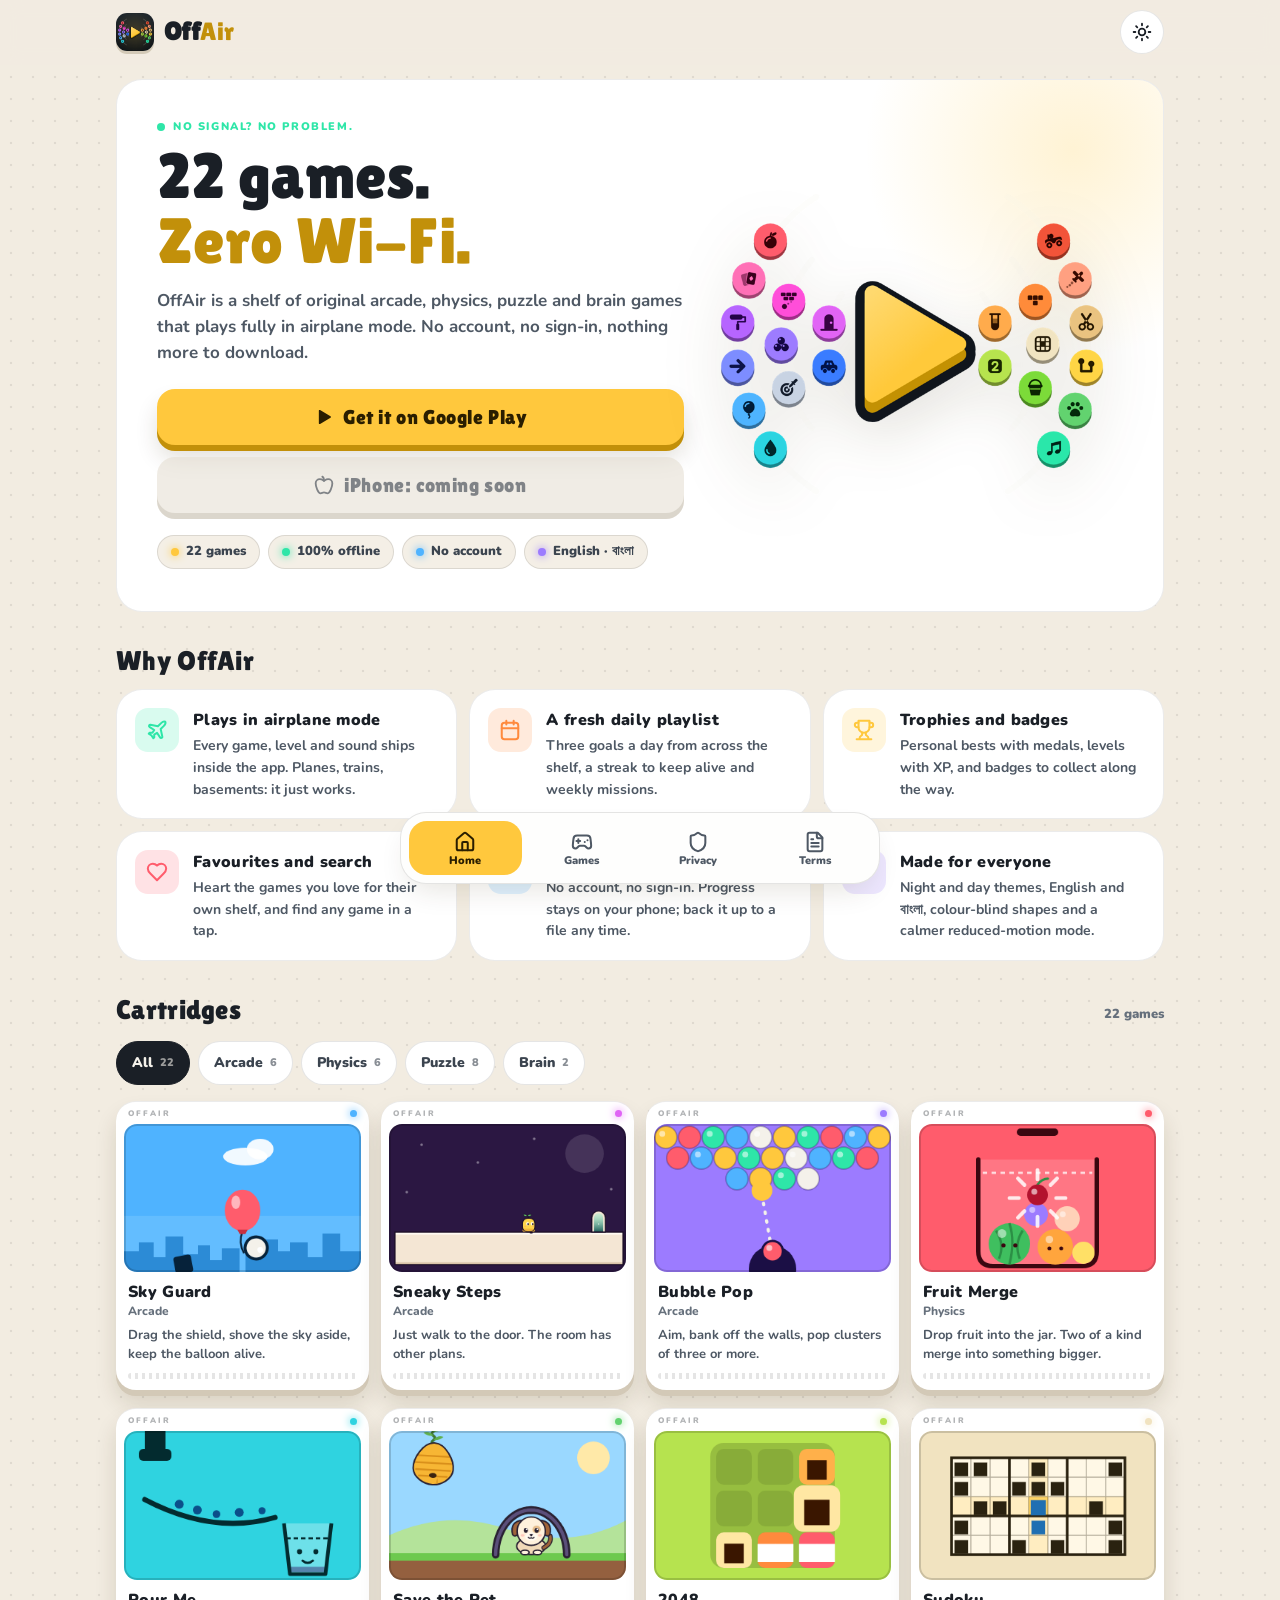
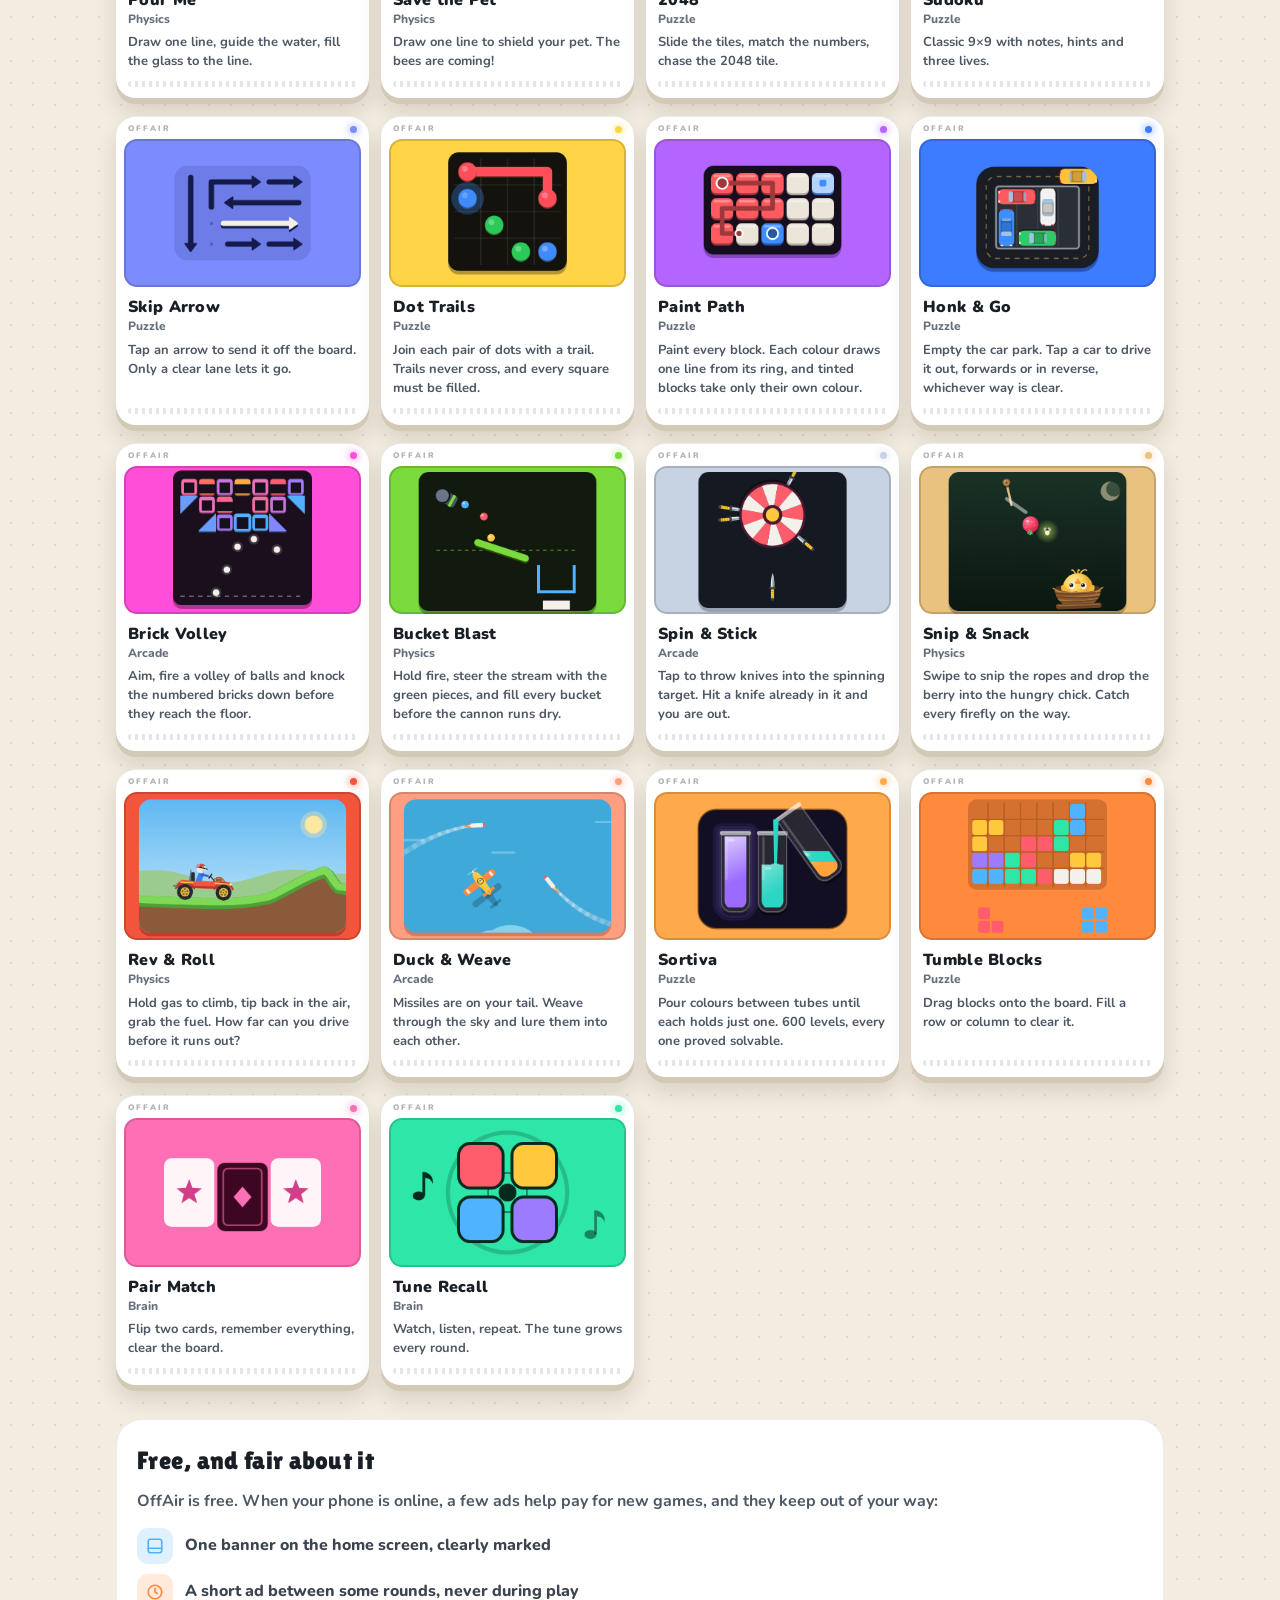
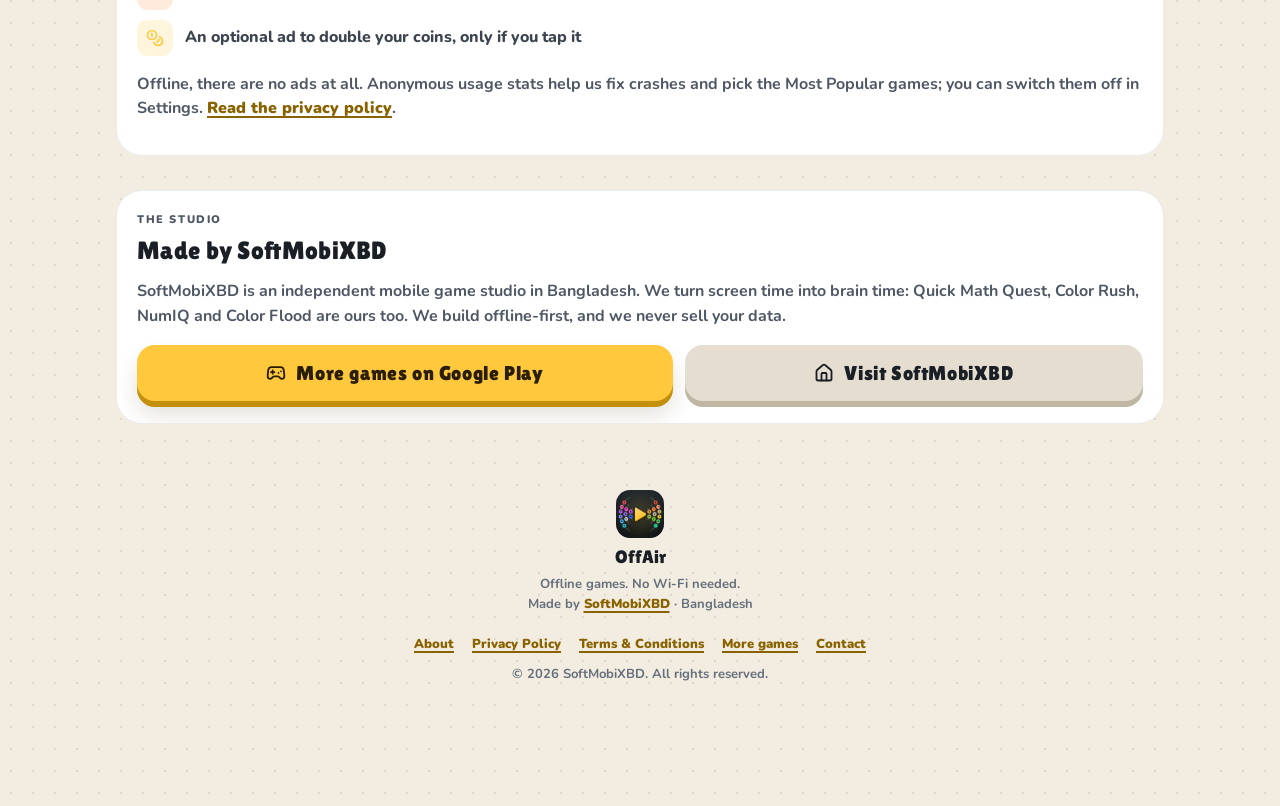
==== commit 5801f25e: "Put SoftMobiXBD on the OffAir website Uses the studio's details from softmobixbd.github.io: the name" ====
--- a/index.html
+++ b/index.html
@@ -5,6 +5,7 @@
 <meta name="viewport" content="width=device-width, initial-scale=1, viewport-fit=cover">
 <title>OffAir: Offline Games, No Wi-Fi Needed</title>
 <meta name="description" content="22 original arcade, physics, puzzle and brain games that play fully offline. No account, no sign-in.">
+<meta name="author" content="SoftMobiXBD">
 <meta name="theme-color" content="#0E1217" media="(prefers-color-scheme: dark)">
 <meta name="theme-color" content="#F2ECE1" media="(prefers-color-scheme: light)">
 <meta property="og:type" content="website">
@@ -254,17 +255,31 @@
     <p>Offline, there are no ads at all. Anonymous usage stats help us fix crashes and pick the Most Popular games; you can switch them off in Settings. <a href="privacy.html">Read the privacy policy</a>.</p>
   </div>
 </section>
+
+<section class="section" aria-labelledby="studio">
+  <div class="card fair studio">
+    <p class="kicker">The studio</p>
+    <h2 id="studio">Made by SoftMobiXBD</h2>
+    <p>SoftMobiXBD is an independent mobile game studio in Bangladesh. We turn screen time into brain time: Quick Math Quest, Color Rush, NumIQ and Color Flood are ours too. We build offline-first, and we never sell your data.</p>
+    <div class="cta">
+      <a class="btn primary" href="https://play.google.com/store/apps/dev?id=7053712719790962072"><svg viewBox="0 0 24 24" fill="none" stroke="currentColor" stroke-width="2.2" stroke-linecap="round" stroke-linejoin="round" aria-hidden="true"><path d="M6 11h4M8 9v4M15 12h.01M18 10h.01"/><path d="M17.32 5H6.68a4 4 0 0 0-3.98 3.59C2.6 9.42 2 14.46 2 16a3 3 0 0 0 3 3c1 0 1.5-.5 2-1l1.41-1.41A2 2 0 0 1 9.83 16h4.34a2 2 0 0 1 1.41.59L17 18c.5.5 1 1 2 1a3 3 0 0 0 3-3c0-1.55-.6-6.58-.69-7.26A4 4 0 0 0 17.32 5z"/></svg>More games on Google Play</a>
+      <a class="btn ghost" href="https://softmobixbd.github.io/"><svg viewBox="0 0 24 24" fill="none" stroke="currentColor" stroke-width="2.2" stroke-linecap="round" stroke-linejoin="round" aria-hidden="true"><path d="M15 21v-8a1 1 0 0 0-1-1h-4a1 1 0 0 0-1 1v8"/><path d="M3 10a2 2 0 0 1 .71-1.53l7-6a2 2 0 0 1 2.58 0l7 6A2 2 0 0 1 21 10v9a2 2 0 0 1-2 2H5a2 2 0 0 1-2-2z"/></svg>Visit SoftMobiXBD</a>
+    </div>
+  </div>
+</section>
 <footer class="footer">
   <img src="img/icon-256.png" alt="" width="48" height="48">
   <div class="name">OffAir</div>
   <div>Offline games. No Wi-Fi needed.</div>
+  <div>Made by <a href="https://softmobixbd.github.io/">SoftMobiXBD</a> · Bangladesh</div>
   <nav aria-label="Footer">
     <a href="index.html">About</a>
     <a href="privacy.html">Privacy Policy</a>
     <a href="terms.html">Terms &amp; Conditions</a>
-    <a href="mailto:support@offair.example">Contact</a>
+    <a href="https://play.google.com/store/apps/dev?id=7053712719790962072">More games</a>
+    <a href="mailto:softmobixbd@gmail.com">Contact</a>
   </nav>
-  <div>&copy; <span data-year>2026</span> OffAir. All rights reserved.</div>
+  <div>&copy; <span data-year>2026</span> SoftMobiXBD. All rights reserved.</div>
 </footer>
 </main>
 <nav class="dock" aria-label="Main"><a href="index.html" aria-current="page"><svg viewBox="0 0 24 24" fill="none" stroke="currentColor" stroke-width="2.2" stroke-linecap="round" stroke-linejoin="round" aria-hidden="true"><path d="M15 21v-8a1 1 0 0 0-1-1h-4a1 1 0 0 0-1 1v8"/><path d="M3 10a2 2 0 0 1 .71-1.53l7-6a2 2 0 0 1 2.58 0l7 6A2 2 0 0 1 21 10v9a2 2 0 0 1-2 2H5a2 2 0 0 1-2-2z"/></svg><span>Home</span></a><a href="index.html#games"><svg viewBox="0 0 24 24" fill="none" stroke="currentColor" stroke-width="2.2" stroke-linecap="round" stroke-linejoin="round" aria-hidden="true"><path d="M6 11h4M8 9v4M15 12h.01M18 10h.01"/><path d="M17.32 5H6.68a4 4 0 0 0-3.98 3.59C2.6 9.42 2 14.46 2 16a3 3 0 0 0 3 3c1 0 1.5-.5 2-1l1.41-1.41A2 2 0 0 1 9.83 16h4.34a2 2 0 0 1 1.41.59L17 18c.5.5 1 1 2 1a3 3 0 0 0 3-3c0-1.55-.6-6.58-.69-7.26A4 4 0 0 0 17.32 5z"/></svg><span>Games</span></a><a href="privacy.html"><svg viewBox="0 0 24 24" fill="none" stroke="currentColor" stroke-width="2.2" stroke-linecap="round" stroke-linejoin="round" aria-hidden="true"><path d="M20 13c0 5-3.5 7.5-7.66 8.95a1 1 0 0 1-.67-.01C7.5 20.5 4 18 4 13V6a1 1 0 0 1 1-1c2 0 4.5-1.2 6.24-2.72a1.17 1.17 0 0 1 1.52 0C14.51 3.81 17 5 19 5a1 1 0 0 1 1 1z"/></svg><span>Privacy</span></a><a href="terms.html"><svg viewBox="0 0 24 24" fill="none" stroke="currentColor" stroke-width="2.2" stroke-linecap="round" stroke-linejoin="round" aria-hidden="true"><path d="M15 2H6a2 2 0 0 0-2 2v16a2 2 0 0 0 2 2h12a2 2 0 0 0 2-2V7Z"/><path d="M14 2v4a2 2 0 0 0 2 2h4M16 13H8M16 17H8M10 9H8"/></svg><span>Terms</span></a></nav>
--- a/css/style.css
+++ b/css/style.css
@@ -469,7 +469,12 @@
 }
 .cta .btn {
   flex: 1 1 auto;
-  white-space: nowrap;
+}
+/* One line per label where there's room; small phones may wrap. */
+@media (min-width: 420px) {
+  .cta .btn {
+    white-space: nowrap;
+  }
 }
 .pills {
   display: flex;
@@ -1011,3 +1016,22 @@
     scroll-behavior: auto !important;
   }
 }
+
+/* ------------------------------------------------------------- studio */
+
+.studio .kicker {
+  margin-bottom: 6px;
+}
+.studio .cta {
+  margin-top: 16px;
+}
+
+/* The email address can't wrap at spaces: set it in the narrower UI face
+   so it stays on one line even on a 320 px phone. */
+.contact .btn {
+  max-width: 100%;
+  padding: 0 18px;
+  font: 900 clamp(14px, 4.4vw, 18px) / 1.2 var(--ui);
+  letter-spacing: 0;
+  overflow-wrap: anywhere;
+}
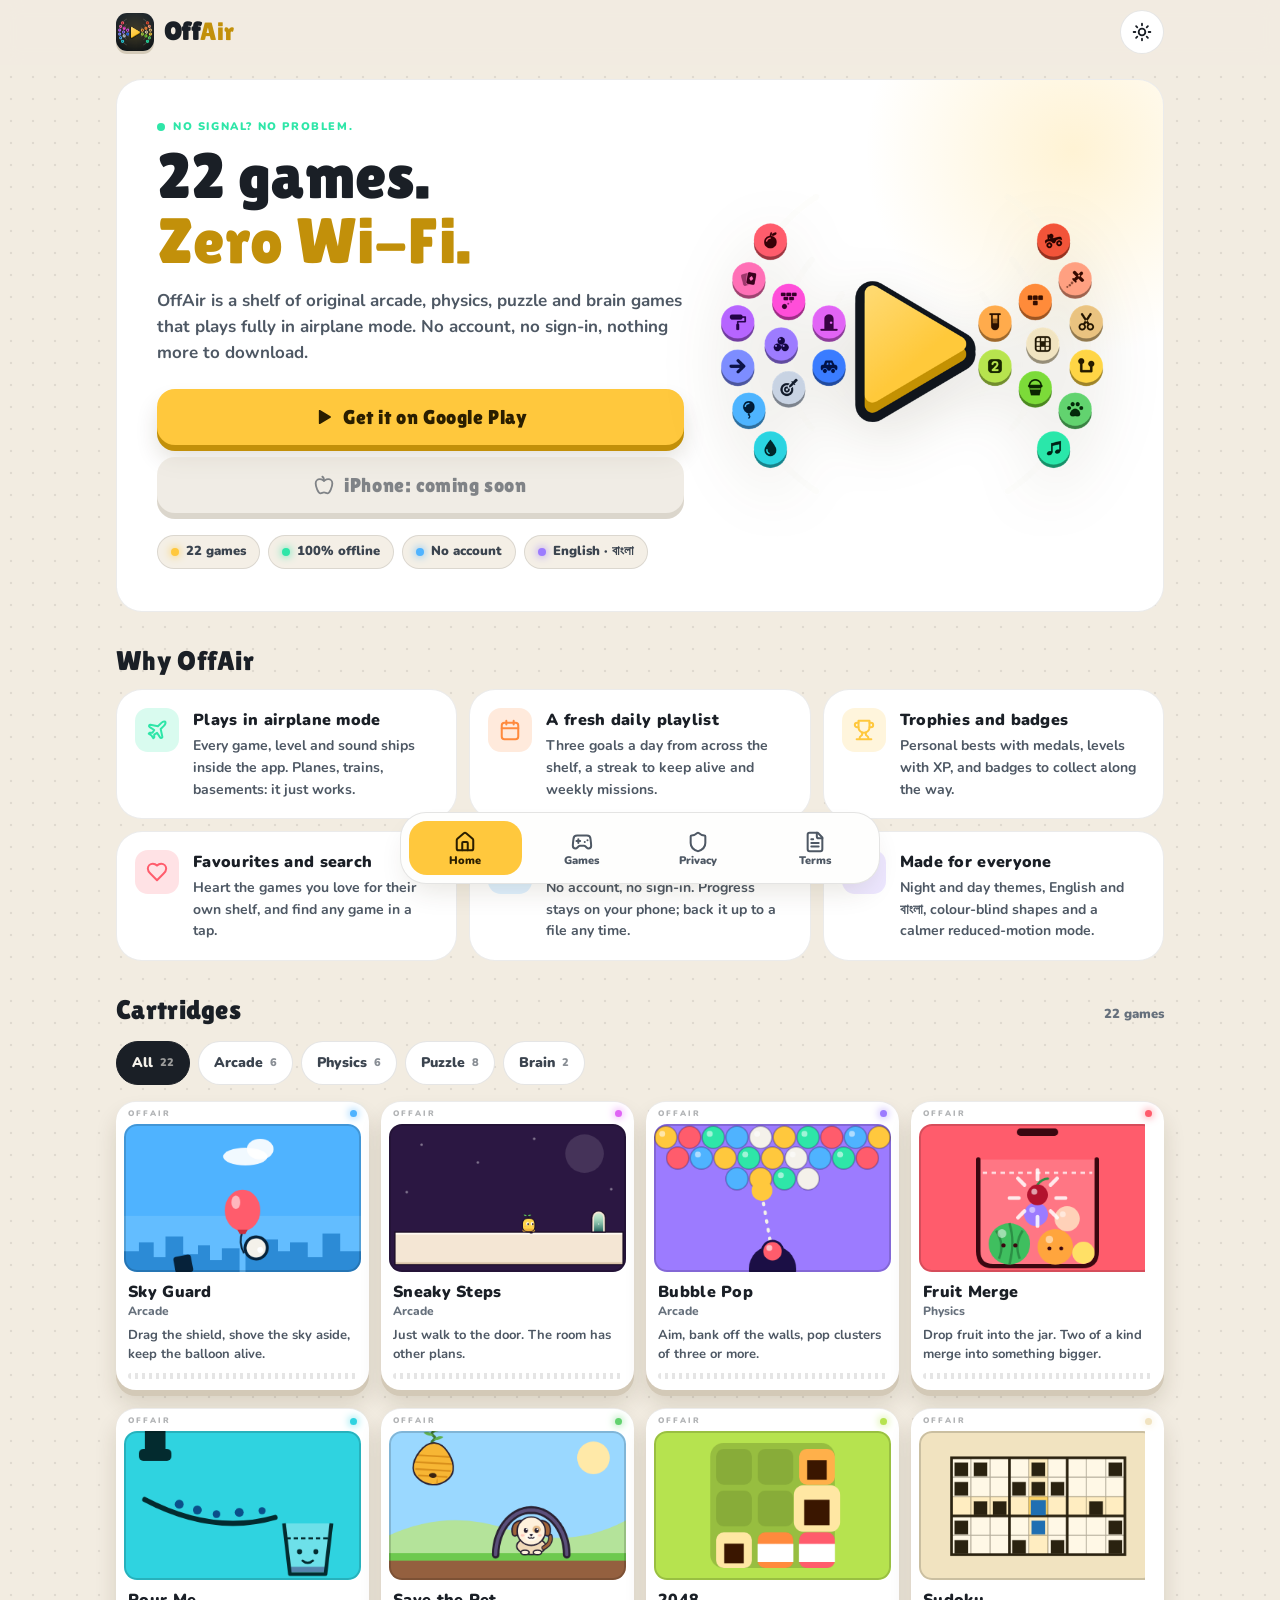
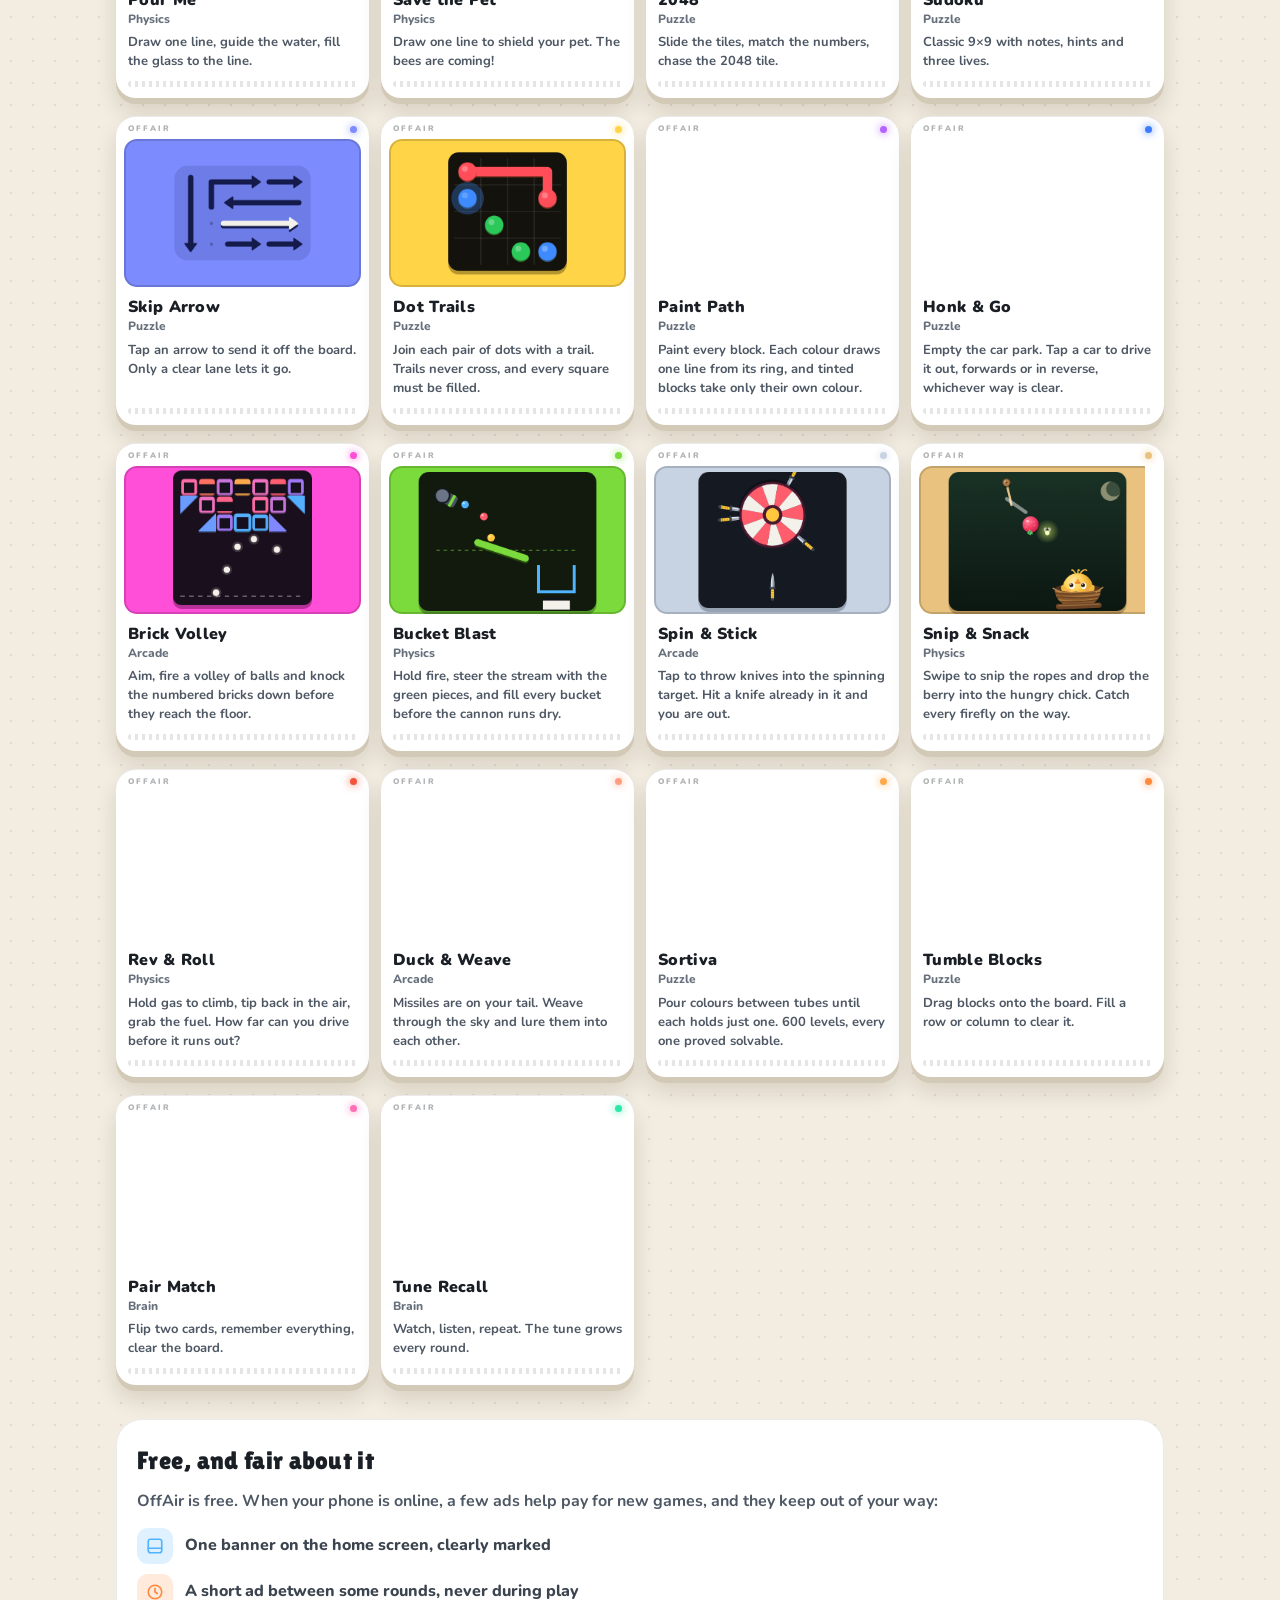
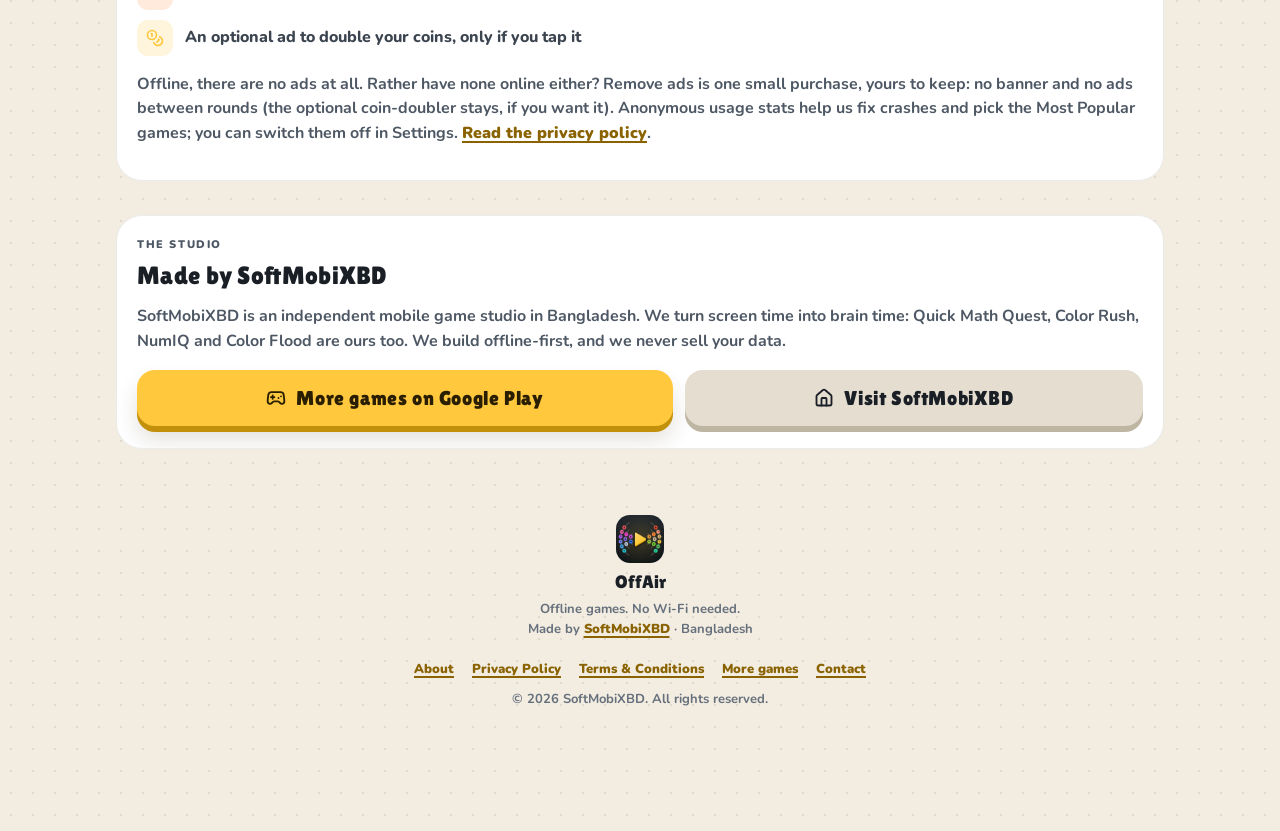
==== commit 9a81b9ad: "Add "Remove ads": a one-time USD 2.99 purchase Owning it turns off the hub banner and every intersti" ====
--- a/index.html
+++ b/index.html
@@ -252,7 +252,7 @@
       <li><span class="tile" style="--c:#FF8A3D"><svg viewBox="0 0 24 24" fill="none" stroke="currentColor" stroke-width="2.2" stroke-linecap="round" stroke-linejoin="round" aria-hidden="true"><circle cx="12" cy="12" r="9"/><path d="M12 7v5l3 2"/></svg></span>A short ad between some rounds, never during play</li>
       <li><span class="tile" style="--c:#FFC83D"><svg viewBox="0 0 24 24" fill="none" stroke="currentColor" stroke-width="2.2" stroke-linecap="round" stroke-linejoin="round" aria-hidden="true"><circle cx="8" cy="8" r="6"/><path d="M18.09 10.37A6 6 0 1 1 10.34 18M7 6h1v4M16.71 13.88l.7.71-2.82 2.82"/></svg></span>An optional ad to double your coins, only if you tap it</li>
     </ul>
-    <p>Offline, there are no ads at all. Anonymous usage stats help us fix crashes and pick the Most Popular games; you can switch them off in Settings. <a href="privacy.html">Read the privacy policy</a>.</p>
+    <p>Offline, there are no ads at all. Rather have none online either? <strong>Remove ads</strong> is one small purchase, yours to keep: no banner and no ads between rounds (the optional coin-doubler stays, if you want it). Anonymous usage stats help us fix crashes and pick the Most Popular games; you can switch them off in Settings. <a href="privacy.html">Read the privacy policy</a>.</p>
   </div>
 </section>
 
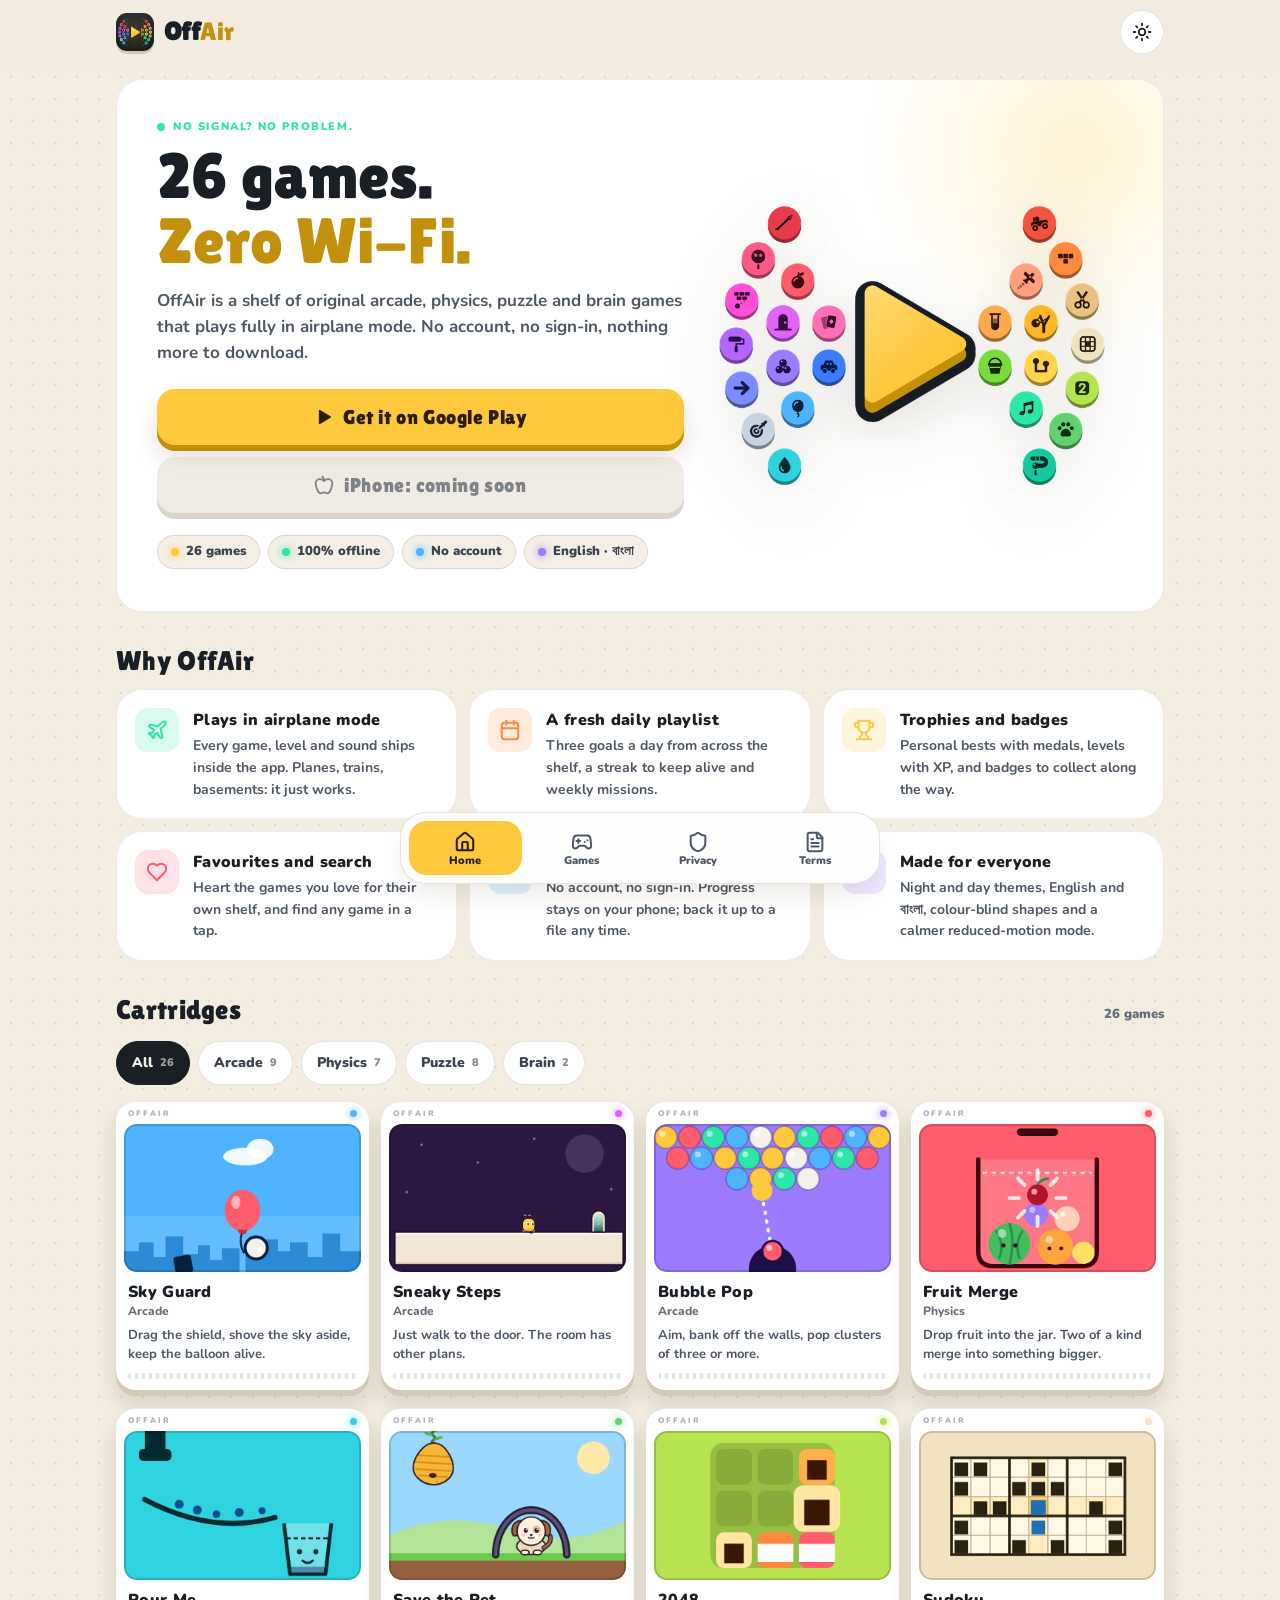
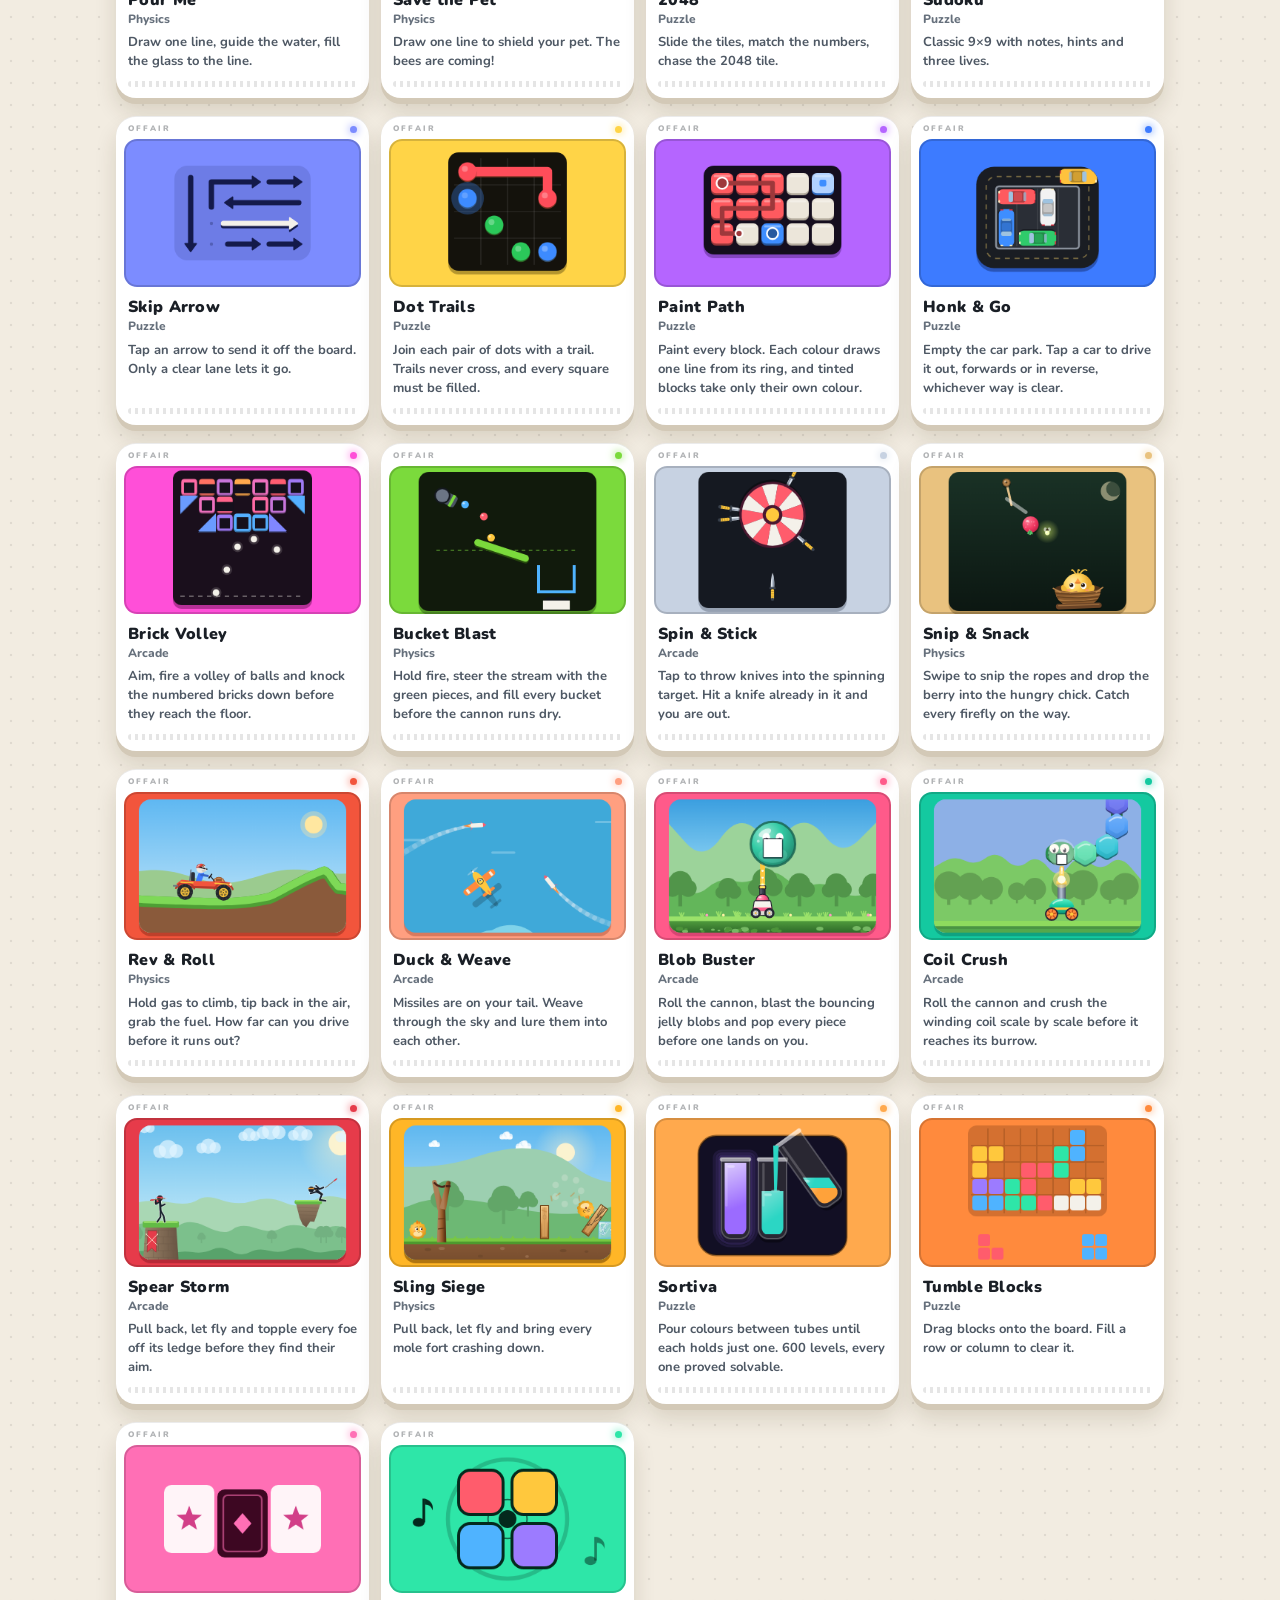
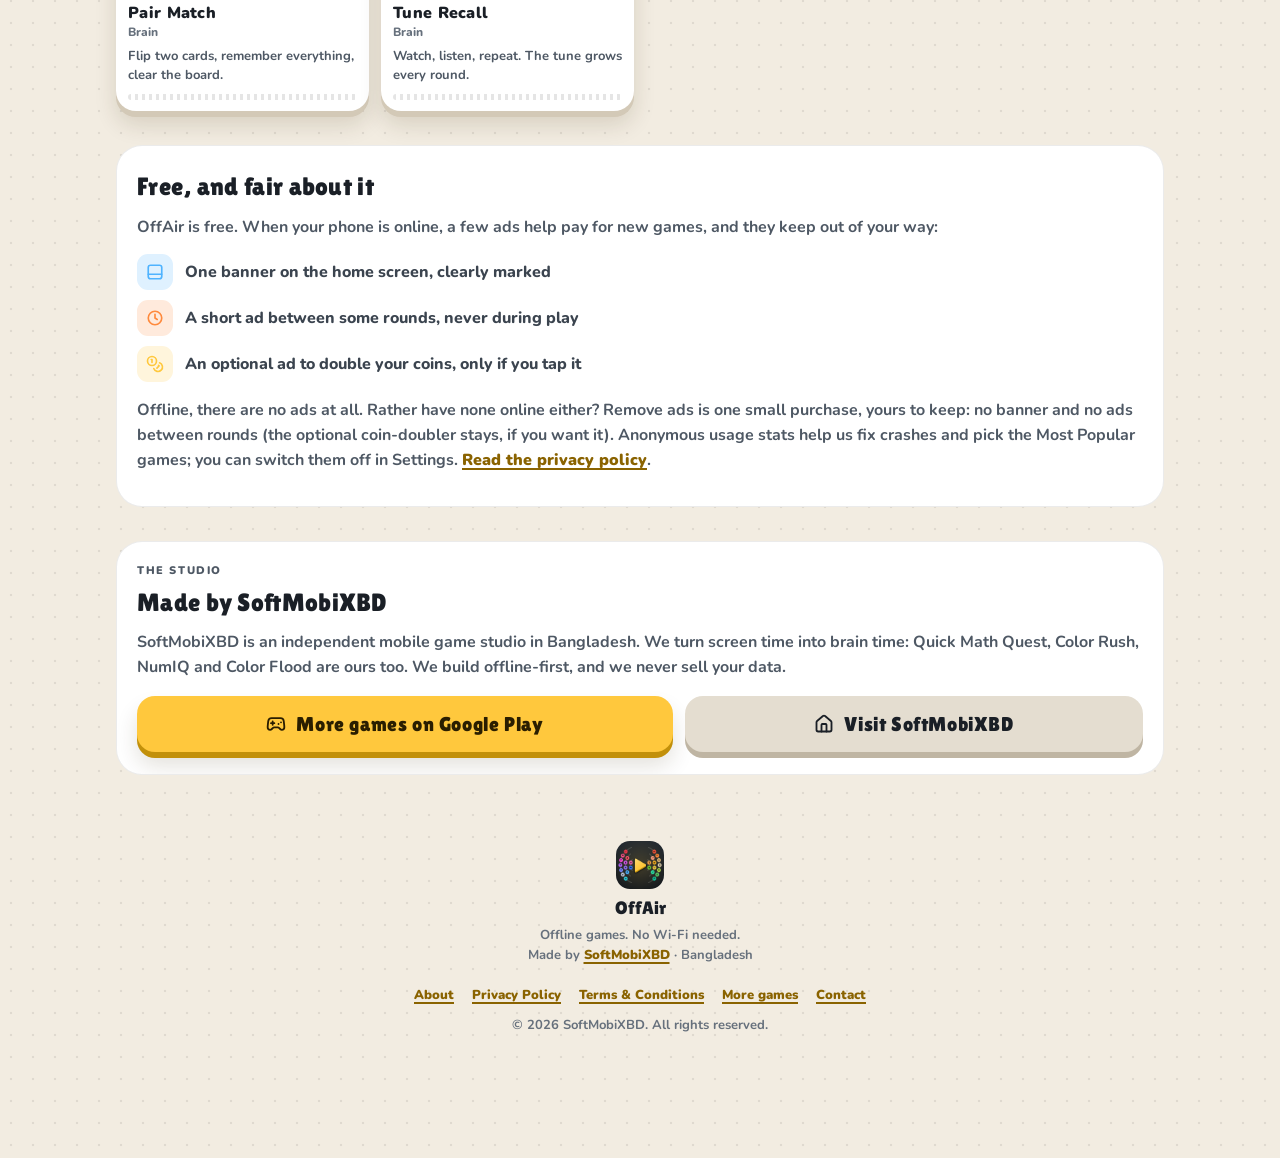
==== commit 3bc08ab9: "Add Blob Buster, Coil Crush, Spear Storm and Sling Siege: 26 games - Four new cartridges on the shel" ====
--- a/index.html
+++ b/index.html
@@ -4,13 +4,13 @@
 <meta charset="utf-8">
 <meta name="viewport" content="width=device-width, initial-scale=1, viewport-fit=cover">
 <title>OffAir: Offline Games, No Wi-Fi Needed</title>
-<meta name="description" content="22 original arcade, physics, puzzle and brain games that play fully offline. No account, no sign-in.">
+<meta name="description" content="26 original arcade, physics, puzzle and brain games that play fully offline. No account, no sign-in.">
 <meta name="author" content="SoftMobiXBD">
 <meta name="theme-color" content="#0E1217" media="(prefers-color-scheme: dark)">
 <meta name="theme-color" content="#F2ECE1" media="(prefers-color-scheme: light)">
 <meta property="og:type" content="website">
 <meta property="og:title" content="OffAir: Offline Games, No Wi-Fi Needed">
-<meta property="og:description" content="22 original arcade, physics, puzzle and brain games that play fully offline. No account, no sign-in.">
+<meta property="og:description" content="26 original arcade, physics, puzzle and brain games that play fully offline. No account, no sign-in.">
 <meta property="og:image" content="img/og-512.png">
 <link rel="icon" type="image/png" href="img/favicon-64.png">
 <link rel="apple-touch-icon" href="img/apple-touch-icon.png">
@@ -32,14 +32,14 @@
 <section class="card hero rise" aria-labelledby="hero-title">
   <div class="hero-text">
     <p class="kicker"><span class="pulse" aria-hidden="true"></span> No signal? No problem.</p>
-    <h1 id="hero-title">22 games.<br><span>Zero Wi-Fi.</span></h1>
+    <h1 id="hero-title">26 games.<br><span>Zero Wi-Fi.</span></h1>
     <p class="lead">OffAir is a shelf of original arcade, physics, puzzle and brain games that plays fully in airplane mode. No account, no sign-in, nothing more to download.</p>
     <div class="cta">
       <a class="btn primary" href="https://play.google.com/store/apps/details?id=com.softmobixbd.offair"><svg viewBox="0 0 24 24" fill="none" stroke="currentColor" stroke-width="2.2" stroke-linecap="round" stroke-linejoin="round" aria-hidden="true"><path d="M7 4.5v15a1 1 0 0 0 1.5.87l12.5-7.5a1 1 0 0 0 0-1.74L8.5 3.63A1 1 0 0 0 7 4.5z" fill="currentColor" stroke="none"/></svg>Get it on Google Play</a>
       <a class="btn ghost" aria-disabled="true"><svg viewBox="0 0 24 24" fill="none" stroke="currentColor" stroke-width="2.2" stroke-linecap="round" stroke-linejoin="round" aria-hidden="true"><path d="M12 20.94c1.5 0 2.75 1.06 4 1.06 3 0 6-8 6-12.22A4.91 4.91 0 0 0 17 5c-2.22 0-4 1.44-5 2-1-.56-2.78-2-5-2a4.9 4.9 0 0 0-5 4.78C2 14 5 22 8 22c1.25 0 2.5-1.06 4-1.06Z"/><path d="M10 2c1 .5 2 2 2 5"/></svg>iPhone: coming soon</a>
     </div>
     <ul class="pills" aria-label="At a glance">
-      <li class="pill" style="--c:var(--yellow)"><i></i>22 games</li>
+      <li class="pill" style="--c:var(--yellow)"><i></i>26 games</li>
       <li class="pill"><i></i>100% offline</li>
       <li class="pill" style="--c:var(--sky)"><i></i>No account</li>
       <li class="pill" style="--c:var(--violet)"><i></i>English · বাংলা</li>
@@ -61,8 +61,8 @@
 </section>
 
 <section class="section" id="games" aria-labelledby="shelf">
-  <div class="section-head"><h2 id="shelf">Cartridges</h2><span class="note" data-count aria-live="polite">22 games</span></div>
-  <div class="chips" role="group" aria-label="Filter games by type"><button class="chip" type="button" data-filter="all" aria-pressed="true">All <small>22</small></button><button class="chip" type="button" data-filter="arcade" aria-pressed="false">Arcade <small>6</small></button><button class="chip" type="button" data-filter="physics" aria-pressed="false">Physics <small>6</small></button><button class="chip" type="button" data-filter="puzzle" aria-pressed="false">Puzzle <small>8</small></button><button class="chip" type="button" data-filter="brain" aria-pressed="false">Brain <small>2</small></button></div>
+  <div class="section-head"><h2 id="shelf">Cartridges</h2><span class="note" data-count aria-live="polite">26 games</span></div>
+  <div class="chips" role="group" aria-label="Filter games by type"><button class="chip" type="button" data-filter="all" aria-pressed="true">All <small>26</small></button><button class="chip" type="button" data-filter="arcade" aria-pressed="false">Arcade <small>9</small></button><button class="chip" type="button" data-filter="physics" aria-pressed="false">Physics <small>7</small></button><button class="chip" type="button" data-filter="puzzle" aria-pressed="false">Puzzle <small>8</small></button><button class="chip" type="button" data-filter="brain" aria-pressed="false">Brain <small>2</small></button></div>
   <div class="shelf">
     <article class="cart" data-cat="arcade" style="--c:#4FB3FF">
       <div class="strip" aria-hidden="true"><span>OFFAIR</span><i class="led"></i></div>
@@ -206,6 +206,38 @@
       <h3>Duck &amp; Weave</h3>
       <p class="type">Arcade</p>
       <p class="blurb">Missiles are on your tail. Weave through the sky and lure them into each other.</p>
+      <div class="grip" aria-hidden="true"></div>
+    </article>
+    <article class="cart" data-cat="arcade" style="--c:#FF5A8A">
+      <div class="strip" aria-hidden="true"><span>OFFAIR</span><i class="led"></i></div>
+      <div class="label"><img src="img/games/blobs.png" alt="Blob Buster cartridge label" width="320" height="200" loading="lazy"></div>
+      <h3>Blob Buster</h3>
+      <p class="type">Arcade</p>
+      <p class="blurb">Roll the cannon, blast the bouncing jelly blobs and pop every piece before one lands on you.</p>
+      <div class="grip" aria-hidden="true"></div>
+    </article>
+    <article class="cart" data-cat="arcade" style="--c:#14C9A0">
+      <div class="strip" aria-hidden="true"><span>OFFAIR</span><i class="led"></i></div>
+      <div class="label"><img src="img/games/coil.png" alt="Coil Crush cartridge label" width="320" height="200" loading="lazy"></div>
+      <h3>Coil Crush</h3>
+      <p class="type">Arcade</p>
+      <p class="blurb">Roll the cannon and crush the winding coil scale by scale before it reaches its burrow.</p>
+      <div class="grip" aria-hidden="true"></div>
+    </article>
+    <article class="cart" data-cat="arcade" style="--c:#E63B4A">
+      <div class="strip" aria-hidden="true"><span>OFFAIR</span><i class="led"></i></div>
+      <div class="label"><img src="img/games/spear.png" alt="Spear Storm cartridge label" width="320" height="200" loading="lazy"></div>
+      <h3>Spear Storm</h3>
+      <p class="type">Arcade</p>
+      <p class="blurb">Pull back, let fly and topple every foe off its ledge before they find their aim.</p>
+      <div class="grip" aria-hidden="true"></div>
+    </article>
+    <article class="cart" data-cat="physics" style="--c:#FFB627">
+      <div class="strip" aria-hidden="true"><span>OFFAIR</span><i class="led"></i></div>
+      <div class="label"><img src="img/games/sling.png" alt="Sling Siege cartridge label" width="320" height="200" loading="lazy"></div>
+      <h3>Sling Siege</h3>
+      <p class="type">Physics</p>
+      <p class="blurb">Pull back, let fly and bring every mole fort crashing down.</p>
       <div class="grip" aria-hidden="true"></div>
     </article>
     <article class="cart" data-cat="puzzle" style="--c:#FFA94D">
